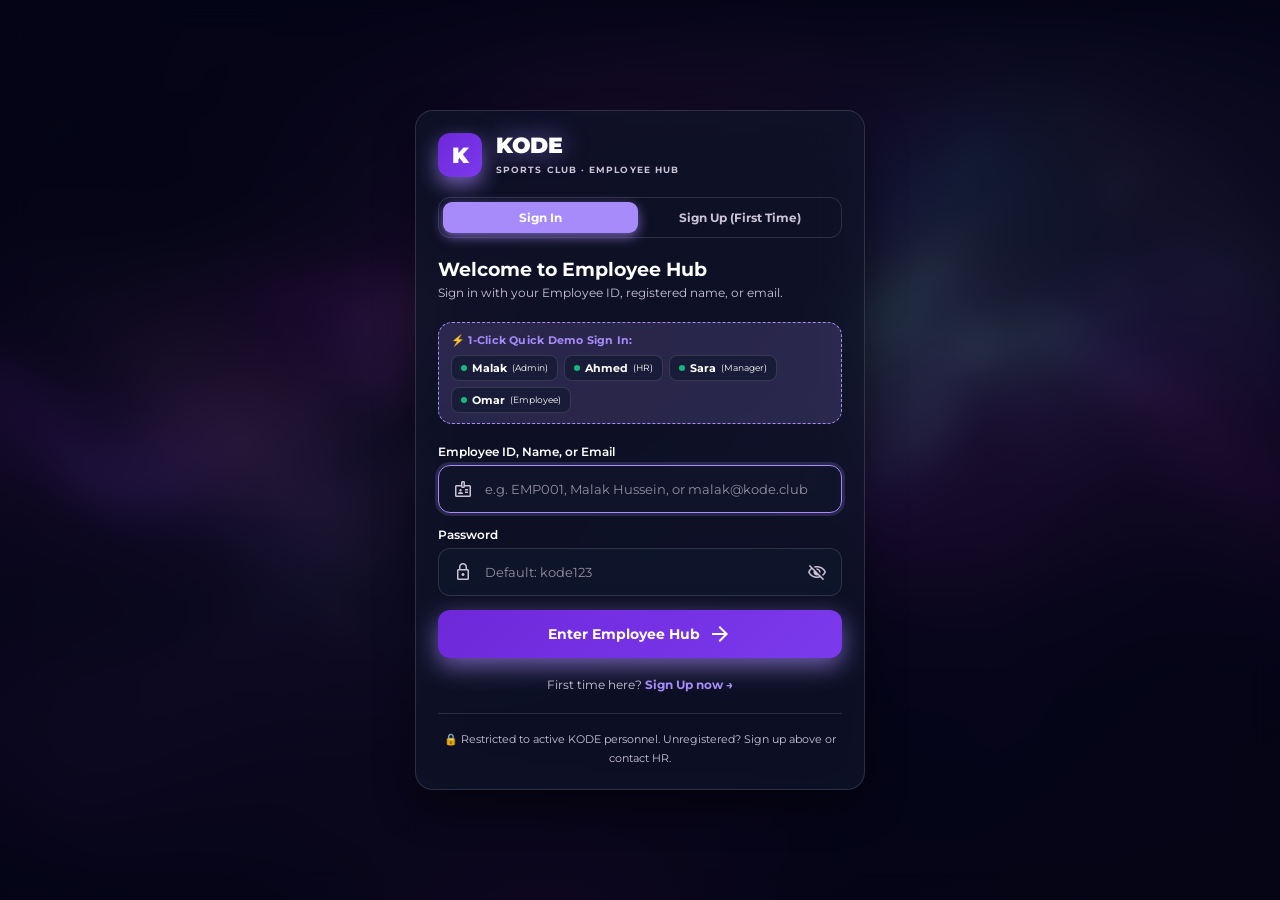
==== index.html @ f06f4691 "Initial commit" ====
<!doctype html>
<html lang="en" dir="ltr">
<head>
<meta charset="utf-8">
<meta name="viewport" content="width=device-width,initial-scale=1">
<title>KODE Sports Club — Employee Hub</title>
<link rel="preconnect" href="https://fonts.googleapis.com">
<link rel="preconnect" href="https://fonts.gstatic.com" crossorigin>
<link href="https://fonts.googleapis.com/css2?family=Inter:wght@400;500;600;700;800&family=Cairo:wght@400;500;600;700;800&family=Montserrat:wght@400;600;700;900&display=swap" rel="stylesheet">
<link href="https://fonts.googleapis.com/css2?family=Material+Symbols+Outlined:opsz,wght,FILL,GRAD@24,400,0,0" rel="stylesheet">
<link rel="stylesheet" href="css/styles.css?v=25">
</head>
<body class="dark auth-logged-out">
<div class="app-bg" id="appBg"></div>

<div class="login-screen" id="loginScreen" style="display:none;">
  <div class="login-card glass-panel">
    <div class="login-brand">
      <div class="logo"><span>K</span></div>
      <div>
        <h2 class="glow-text">KODE</h2>
        <small>SPORTS CLUB · EMPLOYEE HUB</small>
      </div>
    </div>

    <!-- Segmented Auth Tab Switcher -->
    <div class="auth-tabs">
      <button type="button" class="auth-tab-btn active" id="tabBtnLogin" onclick="switchAuthTab('login')">Sign In</button>
      <button type="button" class="auth-tab-btn" id="tabBtnSignup" onclick="switchAuthTab('signup')">Sign Up (First Time)</button>
    </div>
    
    <div class="login-header">
      <h3 id="authHeaderTitle">Welcome to Employee Hub</h3>
      <p id="authHeaderSub">Sign in with your Employee ID, registered name, or email.</p>
    </div>

    <!-- Quick 1-Click Demo Accounts -->
    <div class="quick-demo-wrapper" id="quickDemoWrapper">
      <div class="quick-demo-label" id="quickDemoLabel">⚡ 1-Click Quick Demo Sign In:</div>
      <div class="quick-demo-chips">
        <button type="button" class="quick-demo-chip" onclick="quickLogin(1)" title="Sign in as Malak (Admin)">
          <span class="chip-dot"></span><b>Malak</b> <small>(Admin)</small>
        </button>
        <button type="button" class="quick-demo-chip" onclick="quickLogin(2)" title="Sign in as Ahmed (HR)">
          <span class="chip-dot"></span><b>Ahmed</b> <small>(HR)</small>
        </button>
        <button type="button" class="quick-demo-chip" onclick="quickLogin(3)" title="Sign in as Sara (Manager)">
          <span class="chip-dot"></span><b>Sara</b> <small>(Manager)</small>
        </button>
        <button type="button" class="quick-demo-chip" onclick="quickLogin(4)" title="Sign in as Omar (Employee)">
          <span class="chip-dot"></span><b>Omar</b> <small>(Employee)</small>
        </button>
      </div>
    </div>

    <!-- 1. SIGN IN FORM -->
    <form class="login-form" id="loginForm" onsubmit="event.preventDefault(); handleLoginSubmit();">
      <div class="login-field">
        <label for="loginInput" id="loginIdLabel">Employee ID, Name, or Email</label>
        <div class="login-input-wrap">
          <span class="material-symbols-outlined">badge</span>
          <input id="loginInput" type="text" placeholder="e.g. EMP001, Malak Hussein, or malak@kode.club" autocomplete="username">
        </div>
      </div>

      <div class="login-field">
        <label for="loginPassword" id="loginPassLabel">Password</label>
        <div class="login-input-wrap">
          <span class="material-symbols-outlined">lock</span>
          <input id="loginPassword" type="password" placeholder="Default: kode123" autocomplete="current-password">
          <button type="button" class="pass-toggle-btn" onclick="togglePasswordVisibility('loginPassword','passToggleIcon')" title="Show/Hide Password">
            <span class="material-symbols-outlined" id="passToggleIcon">visibility_off</span>
          </button>
        </div>
      </div>

      <div class="login-error" id="loginError" style="display:none;"></div>

      <button type="submit" class="btn login-btn" id="loginBtn">
        <span>Enter Employee Hub</span>
        <span class="material-symbols-outlined">arrow_forward</span>
      </button>

      <div class="auth-switch-prompt" style="text-align:center;margin-top:2px;">
        <span style="font-size:12px;color:var(--text-muted);">First time here? </span>
        <a href="javascript:void(0)" onclick="switchAuthTab('signup')" style="font-size:12px;font-weight:700;color:var(--theme-accent);text-decoration:none;">Sign Up now →</a>
      </div>
    </form>

    <!-- 2. SIGN UP FORM (FIRST TIME REGISTRATION) -->
    <form class="login-form" id="signupForm" style="display:none;" onsubmit="event.preventDefault(); handleSignupSubmit();">
      <div class="login-field">
        <label for="signupName" id="signupNameLabel">Full Name</label>
        <div class="login-input-wrap">
          <span class="material-symbols-outlined">person</span>
          <input id="signupName" type="text" placeholder="e.g. Mohamed Ali" autocomplete="name" required>
        </div>
      </div>

      <div class="login-field">
        <label for="signupEmail" id="signupEmailLabel">Work Email</label>
        <div class="login-input-wrap">
          <span class="material-symbols-outlined">mail</span>
          <input id="signupEmail" type="email" placeholder="e.g. mohamed@kode.club" autocomplete="email" required>
        </div>
      </div>

      <div class="login-field-row" style="display:flex;gap:10px;">
        <div class="login-field" style="flex:1;">
          <label for="signupDept" id="signupDeptLabel">Department</label>
          <div class="login-input-wrap">
            <select id="signupDept" style="width:100%;border:none;background:transparent;color:var(--text-heading);outline:none;font-family:inherit;font-size:13px;">
              <option value="Marketing">Marketing</option>
              <option value="HR">HR</option>
              <option value="Tech">Tech</option>
              <option value="Safety">Safety</option>
              <option value="Food Safety">Food Safety</option>
              <option value="PR">PR</option>
              <option value="Community">Community</option>
              <option value="Swimming">Swimming</option>
              <option value="Fitness">Fitness</option>
            </select>
          </div>
        </div>

        <div class="login-field" style="flex:1;">
          <label for="signupRole" id="signupRoleLabel">Role</label>
          <div class="login-input-wrap">
            <select id="signupRole" style="width:100%;border:none;background:transparent;color:var(--text-heading);outline:none;font-family:inherit;font-size:13px;">
              <option value="Employee">Employee</option>
              <option value="Manager">Manager</option>
              <option value="Head Coach">Head Coach</option>
              <option value="Fitness Trainer">Fitness Trainer</option>
              <option value="Supervisor">Supervisor</option>
            </select>
          </div>
        </div>
      </div>

      <div class="login-field">
        <label for="signupPassword" id="signupPassLabel">Password</label>
        <div class="login-input-wrap">
          <span class="material-symbols-outlined">lock</span>
          <input id="signupPassword" type="password" placeholder="Default: kode123 (or choose your own)" autocomplete="new-password">
          <button type="button" class="pass-toggle-btn" onclick="togglePasswordVisibility('signupPassword','signupPassToggleIcon')" title="Show/Hide Password">
            <span class="material-symbols-outlined" id="signupPassToggleIcon">visibility_off</span>
          </button>
        </div>
      </div>

      <div class="login-error" id="signupError" style="display:none;"></div>

      <button type="submit" class="btn login-btn" id="signupBtn">
        <span>Create Account & Enter Hub</span>
        <span class="material-symbols-outlined">arrow_forward</span>
      </button>

      <div class="auth-switch-prompt" style="text-align:center;margin-top:2px;">
        <span style="font-size:12px;color:var(--text-muted);">Already have an account? </span>
        <a href="javascript:void(0)" onclick="switchAuthTab('login')" style="font-size:12px;font-weight:700;color:var(--theme-accent);text-decoration:none;">Sign In here →</a>
      </div>
    </form>

    <div class="login-footer">
      <small>🔒 Restricted to active KODE personnel. Unregistered? Sign up above or contact HR.</small>
    </div>
  </div>
</div>

<div class="app" id="mainApp" style="display:none;">
  <aside class="sidebar" id="sidebarNav">
    <div class="brand">
      <div class="brand-logo-icon">
        <span class="k-logo-symbol">K</span>
      </div>
      <div class="brand-title">
        <span class="brand-main">KODE</span>
        <span class="brand-sub">SPORTS CLUB</span>
      </div>
    </div>
    <nav>
      <button class="nav active" data-page="home"><span class="material-symbols-outlined">dashboard</span><span class="nav-label-text">Dashboard</span></button>
      <button class="nav" data-page="news"><span class="material-symbols-outlined">newspaper</span><span class="nav-label-text">News</span></button>
      <button class="nav" data-page="department"><span class="material-symbols-outlined">corporate_fare</span><span class="nav-label-text">My Department</span><em class="nav-badge">3</em></button>
      <button class="nav" data-page="events"><span class="material-symbols-outlined">calendar_month</span><span class="nav-label-text">Events</span></button>
      <button class="nav" data-page="resources"><span class="material-symbols-outlined">folder_open</span><span class="nav-label-text">Resources & Guidelines</span></button>
      <button class="nav" data-page="contacts"><span class="material-symbols-outlined">contacts</span><span class="nav-label-text">Contacts</span></button>
      <button class="nav" data-page="faqs"><span class="material-symbols-outlined">quiz</span><span class="nav-label-text">FAQs</span></button>
      <button class="nav" data-page="admin" id="navAdmin"><span class="material-symbols-outlined">admin_panel_settings</span><span class="nav-label-text">Admin Panel</span></button>
      <button class="nav" data-page="recognition"><span class="material-symbols-outlined">emoji_events</span><span class="nav-label-text">Recognition</span></button>
      <button class="nav" data-page="feedback"><span class="material-symbols-outlined">rate_review</span><span class="nav-label-text">Feedback</span></button>
    </nav>
    <div class="side-footer">
      <div class="sidebar-user-bottom" onclick="go('settings')" style="cursor:pointer;" title="Click to open Settings & Profile">
        <div class="avatar" id="sidebarAvatar">MH</div>
        <div class="user-info">
          <p id="sidebarName">Malak Hussein</p>
          <small id="sidebarJobTitle">Employee</small>
        </div>
      </div>
      <button class="nav" data-page="settings" id="settings"><span class="material-symbols-outlined">settings</span><span class="nav-label-text">Settings</span></button>
      <button class="nav" id="logout"><span class="material-symbols-outlined">logout</span><span class="nav-label-text">Log out</span></button>
    </div>
  </aside>

  <main class="main" id="mainContainer">
    <header class="topbar blended-topbar">
      <button class="mobile-menu" id="mobileMenu" style="display:none;"><span class="material-symbols-outlined">menu</span></button>
      
      <!-- Native iOS-style Collapsible Search Bar (Hidden when scrolling down, reveals when at top or pulling down) -->
      <div class="ios-search-wrapper" id="iosSearchWrapper">
        <div class="ios-search-bar" id="iosSearchBar">
          <span class="material-symbols-outlined ios-search-icon">search</span>
          <input type="text" id="search" placeholder="What are you looking for? (Ctrl K)" autocomplete="off">
          <button type="button" class="ios-search-clear" id="searchClearBtn" style="display:none;" onclick="document.getElementById('search').value='';this.style.display='none';document.getElementById('search').focus();">×</button>
          <kbd class="ios-search-kbd">Ctrl K</kbd>
        </div>
      </div>

      <div class="top-right">
        <!-- Quick Search Toggle Icon Button -->
        <button class="top-btn" id="iosSearchRevealBtn" title="Search KODE (Ctrl+K)" onclick="toggleIosSearch()">
          <span class="material-symbols-outlined">search</span>
        </button>

        <!-- Notifications Bell -->
        <button class="top-btn bell" id="notifications" title="Notifications">
          <span class="material-symbols-outlined">notifications</span>
          <b id="notifBadgeCount">3</b>
        </button>
        
        <!-- User Profile -->
        <div class="top-user" id="topUserBtn" onclick="go('settings')" title="View Settings & Profile" style="cursor:pointer;">
          <div class="avatar sm" id="userAvatar">MH</div>
          <span id="userName">Malak Hussein</span>
        </div>
      </div>
    </header>
    <div id="content"></div>
  </main>
</div>

<div class="drawer" id="drawer"><div class="drawer-panel"><div class="drawer-head"><b>Notifications</b><button id="closeDrawer">×</button></div><div id="notificationList"></div></div></div>
<div class="modal" id="modal"><div class="modal-box"><button class="close-modal" id="closeModal">×</button><div id="modalBody"></div></div></div>

<div class="toast" id="toast"></div>
<script src="js/apiService.js?v=26"></script>
<script src="js/app.js?v=26"></script>
</body>
</html>
---- css/styles.css ----
/* =========================================================
   KODE SPORTS CLUB — EMPLOYEE HUB
   Unified Glassmorphism Design System & 12-State Theme Engine
   ========================================================= */

/* =========================================================
   1. DESIGN TOKENS & CSS CUSTOM PROPERTIES (12 STATES)
   ========================================================= */
:root {
    /* Base Color Tokens */
    --theme-accent: #7c3aed;
    --theme-accent-light: rgba(124, 58, 237, 0.12);
    --theme-accent-glow: rgba(124, 58, 237, 0.35);
    --theme-banner-start: #7c3aed;
    --theme-banner-end: #a855f7;

    /* Light Mode Default Surface & Glass */
    --card-bg: rgba(255, 255, 255, 0.78);
    --card-border: rgba(255, 255, 255, 0.90);
    --card-shadow: 0 12px 36px rgba(100, 70, 150, 0.09);
    --text-heading: #0f172a;
    --text-body: #334155;
    --text-muted: #64748b;
    --topbar-bg: rgba(255, 255, 255, 0.72);
    --topbar-border: rgba(255, 255, 255, 0.85);
    --sidebar-bg: #100a1c;
    --sidebar-brand: #c4b5fd;
    --sidebar-text: #94a3b8;
    --sidebar-active-bg: rgba(167, 139, 250, 0.16);
    --sidebar-active-text: #ffffff;
    --app-bg-overlay: linear-gradient(rgba(245, 243, 255, 0.45), rgba(237, 233, 254, 0.55));
}

/* Base Dark Mode */
body.dark {
    --theme-accent: #a78bfa;
    --theme-accent-light: rgba(167, 139, 250, 0.18);
    --theme-accent-glow: rgba(167, 139, 250, 0.65);
    --theme-banner-start: #6d28d9;
    --theme-banner-end: #7c3aed;
    --card-bg: rgba(17, 24, 46, 0.65);
    --card-border: rgba(255, 255, 255, 0.13);
    --card-shadow: 0 16px 40px rgba(0, 0, 0, 0.45);
    --text-heading: #ffffff;
    --text-body: #e0e3e5;
    --text-muted: #ccc3d7;
    --topbar-bg: rgba(11, 17, 36, 0.35);
    --topbar-border: rgba(255, 255, 255, 0.12);
    --sidebar-bg: #0b0614;
    --sidebar-brand: #c4b5fd;
    --sidebar-text: #94a3b8;
    --sidebar-active-bg: rgba(167, 139, 250, 0.16);
    --sidebar-active-text: #ffffff;
    --app-bg-overlay: linear-gradient(rgba(11, 17, 36, 0.20), rgba(11, 17, 36, 0.30));
}

/* --- 1. OCEAN PALETTE --- */
body[data-theme="ocean"] {
    --theme-accent: #0284c7;
    --theme-accent-light: rgba(2, 132, 199, 0.12);
    --theme-accent-glow: rgba(2, 132, 199, 0.35);
    --theme-banner-start: #0284c7;
    --theme-banner-end: #0ea5e9;
    --sidebar-bg: #062133;
    --sidebar-brand: #38bdf8;
    --sidebar-active-bg: rgba(56, 189, 248, 0.14);
    --sidebar-active-text: #38bdf8;
    --app-bg-overlay: linear-gradient(rgba(240, 249, 255, 0.45), rgba(224, 242, 254, 0.55));
}
body.dark[data-theme="ocean"] {
    --theme-accent: #38bdf8;
    --theme-accent-light: rgba(56, 189, 248, 0.18);
    --theme-accent-glow: rgba(56, 189, 248, 0.65);
    --theme-banner-start: #0369a1;
    --theme-banner-end: #0284c7;
    --sidebar-bg: #041624;
    --sidebar-brand: #38bdf8;
    --sidebar-active-bg: rgba(56, 189, 248, 0.14);
    --sidebar-active-text: #38bdf8;
    --app-bg-overlay: linear-gradient(rgba(4, 22, 36, 0.35), rgba(6, 33, 51, 0.45));
}

/* --- 2. EMERALD PALETTE --- */
body[data-theme="emerald"] {
    --theme-accent: #059669;
    --theme-accent-light: rgba(5, 150, 105, 0.12);
    --theme-accent-glow: rgba(5, 150, 105, 0.35);
    --theme-banner-start: #059669;
    --theme-banner-end: #10b981;
    --sidebar-bg: #06261c;
    --sidebar-brand: #34d399;
    --sidebar-active-bg: rgba(52, 211, 153, 0.14);
    --sidebar-active-text: #34d399;
    --app-bg-overlay: linear-gradient(rgba(240, 253, 244, 0.45), rgba(209, 250, 229, 0.55));
}
body.dark[data-theme="emerald"] {
    --theme-accent: #34d399;
    --theme-accent-light: rgba(52, 211, 153, 0.18);
    --theme-accent-glow: rgba(52, 211, 153, 0.65);
    --theme-banner-start: #047857;
    --theme-banner-end: #059669;
    --sidebar-bg: #031711;
    --sidebar-brand: #34d399;
    --sidebar-active-bg: rgba(52, 211, 153, 0.14);
    --sidebar-active-text: #34d399;
    --app-bg-overlay: linear-gradient(rgba(3, 23, 17, 0.35), rgba(6, 38, 28, 0.45));
}

/* --- 3. SUNSET PALETTE --- */
body[data-theme="sunset"] {
    --theme-accent: #ea580c;
    --theme-accent-light: rgba(234, 88, 12, 0.12);
    --theme-accent-glow: rgba(234, 88, 12, 0.35);
    --theme-banner-start: #ea580c;
    --theme-banner-end: #f97316;
    --sidebar-bg: #28140e;
    --sidebar-brand: #fb923c;
    --sidebar-active-bg: rgba(251, 146, 60, 0.14);
    --sidebar-active-text: #fb923c;
    --app-bg-overlay: linear-gradient(rgba(255, 247, 237, 0.45), rgba(254, 215, 170, 0.55));
}
body.dark[data-theme="sunset"] {
    --theme-accent: #fb923c;
    --theme-accent-light: rgba(251, 146, 60, 0.18);
    --theme-accent-glow: rgba(251, 146, 60, 0.65);
    --theme-banner-start: #c2410c;
    --theme-banner-end: #ea580c;
    --sidebar-bg: #1a0c08;
    --sidebar-brand: #fb923c;
    --sidebar-active-bg: rgba(251, 146, 60, 0.14);
    --sidebar-active-text: #fb923c;
    --app-bg-overlay: linear-gradient(rgba(26, 12, 8, 0.35), rgba(40, 20, 14, 0.45));
}

/* --- 4. ROSE PALETTE --- */
body[data-theme="rose"] {
    --theme-accent: #db2777;
    --theme-accent-light: rgba(219, 39, 119, 0.12);
    --theme-accent-glow: rgba(219, 39, 119, 0.35);
    --theme-banner-start: #db2777;
    --theme-banner-end: #ec4899;
    --sidebar-bg: #260d1f;
    --sidebar-brand: #f472b6;
    --sidebar-active-bg: rgba(244, 114, 182, 0.14);
    --sidebar-active-text: #f472b6;
    --app-bg-overlay: linear-gradient(rgba(253, 242, 248, 0.45), rgba(252, 231, 243, 0.55));
}
body.dark[data-theme="rose"] {
    --theme-accent: #f472b6;
    --theme-accent-light: rgba(244, 114, 182, 0.18);
    --theme-accent-glow: rgba(244, 114, 182, 0.65);
    --theme-banner-start: #be185d;
    --theme-banner-end: #db2777;
    --sidebar-bg: #170712;
    --sidebar-brand: #f472b6;
    --sidebar-active-bg: rgba(244, 114, 182, 0.14);
    --sidebar-active-text: #f472b6;
    --app-bg-overlay: linear-gradient(rgba(23, 7, 18, 0.35), rgba(38, 13, 31, 0.45));
}

/* --- 5. INDIGO PALETTE --- */
body[data-theme="indigo"] {
    --theme-accent: #4f46e5;
    --theme-accent-light: rgba(79, 70, 229, 0.12);
    --theme-accent-glow: rgba(79, 70, 229, 0.35);
    --theme-banner-start: #4f46e5;
    --theme-banner-end: #6366f1;
    --sidebar-bg: #0e1533;
    --sidebar-brand: #818cf8;
    --sidebar-active-bg: rgba(129, 140, 248, 0.14);
    --sidebar-active-text: #818cf8;
    --app-bg-overlay: linear-gradient(rgba(238, 242, 255, 0.45), rgba(224, 231, 255, 0.55));
}
body.dark[data-theme="indigo"] {
    --theme-accent: #818cf8;
    --theme-accent-light: rgba(129, 140, 248, 0.18);
    --theme-accent-glow: rgba(129, 140, 248, 0.65);
    --theme-banner-start: #4338ca;
    --theme-banner-end: #4f46e5;
    --sidebar-bg: #090e21;
    --sidebar-brand: #818cf8;
    --sidebar-active-bg: rgba(129, 140, 248, 0.14);
    --sidebar-active-text: #818cf8;
    --app-bg-overlay: linear-gradient(rgba(9, 14, 33, 0.35), rgba(14, 21, 51, 0.45));
}

/* =========================================================
   2. BASE RESET & UNIVERSAL 3D SPACE NEBULA BACKGROUND
   ========================================================= */
* {
    box-sizing: border-box;
}

html, body {
    margin: 0;
    padding: 0;
    min-height: 100vh;
    overflow-x: hidden;
    overflow-y: auto;
    font-family: 'Montserrat', 'Inter', Arial, sans-serif;
    color: var(--text-body);
    transition: background 0.25s ease, color 0.25s ease;
}

button, input, textarea, select {
    font: inherit;
}
button {
    cursor: pointer;
}

.app-bg {
    position: fixed;
    inset: 0;
    z-index: -2;
    background-image: var(--app-bg-overlay), url('../assets/bg-nebula.png');
    background-size: cover;
    background-position: center center;
    background-repeat: no-repeat;
    background-attachment: fixed;
    transition: background 0.3s ease;
}

/* Background Mode Variant Rules */
body[data-bg-mode="galaxy"] .app-bg {
    background-image: var(--app-bg-overlay), url('../assets/bg-nebula.png') !important;
    background-size: cover !important;
    background-position: center center !important;
    background-repeat: no-repeat !important;
    display: block !important;
}

body[data-bg-mode="crystal"] .app-bg {
    background-image: var(--app-bg-overlay), url('../assets/bg-stitch-crystal.jpg') !important;
    background-size: cover !important;
    background-position: center center !important;
    background-repeat: no-repeat !important;
    display: block !important;
}

/* =========================================================
   CLEAN / MINIMALIST THEME BACKGROUNDS (THEME MATCHED)
   ========================================================= */

/* 1. Default (KODE Purple) */
body[data-bg-mode="clean"] .app-bg,
body:not([data-theme])[data-bg-mode="clean"] .app-bg,
body[data-theme="default"][data-bg-mode="clean"] .app-bg {
    background-image: none !important;
    background: linear-gradient(135deg, #f5f3ff 0%, #ede9fe 40%, #e0e7ff 100%) !important;
    display: block !important;
}
body.dark[data-bg-mode="clean"] .app-bg,
body.dark:not([data-theme])[data-bg-mode="clean"] .app-bg,
body.dark[data-theme="default"][data-bg-mode="clean"] .app-bg {
    background-image: none !important;
    background: radial-gradient(ellipse at 75% 25%, #2e1065 0%, #170936 50%, #090314 100%) !important;
    display: block !important;
}

/* 2. Ocean Blue */
body[data-theme="ocean"][data-bg-mode="clean"] .app-bg {
    background-image: none !important;
    background: linear-gradient(135deg, #f0f9ff 0%, #e0f2fe 45%, #bae6fd 100%) !important;
    display: block !important;
}
body.dark[data-theme="ocean"][data-bg-mode="clean"] .app-bg {
    background-image: none !important;
    background: radial-gradient(ellipse at 75% 25%, #0369a1 0%, #082f49 50%, #02111c 100%) !important;
    display: block !important;
}

/* 3. Emerald Green */
body[data-theme="emerald"][data-bg-mode="clean"] .app-bg {
    background-image: none !important;
    background: linear-gradient(135deg, #f0fdf4 0%, #dcfce7 45%, #bbf7d0 100%) !important;
    display: block !important;
}
body.dark[data-theme="emerald"][data-bg-mode="clean"] .app-bg {
    background-image: none !important;
    background: radial-gradient(ellipse at 75% 25%, #047857 0%, #064e3b 50%, #021712 100%) !important;
    display: block !important;
}

/* 4. Sunset Orange */
body[data-theme="sunset"][data-bg-mode="clean"] .app-bg {
    background-image: none !important;
    background: linear-gradient(135deg, #fff7ed 0%, #ffedd5 45%, #fed7aa 100%) !important;
    display: block !important;
}
body.dark[data-theme="sunset"][data-bg-mode="clean"] .app-bg {
    background-image: none !important;
    background: radial-gradient(ellipse at 75% 25%, #c2410c 0%, #431407 50%, #1a0802 100%) !important;
    display: block !important;
}

/* 5. Rose Pink */
body[data-theme="rose"][data-bg-mode="clean"] .app-bg {
    background-image: none !important;
    background: linear-gradient(135deg, #fff1f2 0%, #ffe4e6 45%, #fecdd3 100%) !important;
    display: block !important;
}
body.dark[data-theme="rose"][data-bg-mode="clean"] .app-bg {
    background-image: none !important;
    background: radial-gradient(ellipse at 75% 25%, #be185d 0%, #500724 50%, #1d020c 100%) !important;
    display: block !important;
}

/* 6. Indigo Neon */
body[data-theme="indigo"][data-bg-mode="clean"] .app-bg {
    background-image: none !important;
    background: linear-gradient(135deg, #eef2ff 0%, #e0e7ff 45%, #c7d2fe 100%) !important;
    display: block !important;
}
body.dark[data-theme="indigo"][data-bg-mode="clean"] .app-bg {
    background-image: none !important;
    background: radial-gradient(ellipse at 75% 25%, #4338ca 0%, #1e1b4b 50%, #090826 100%) !important;
    display: block !important;
}

/* =========================================================
   3. AUTHENTICATION & LOGIN STATE GOVERNANCE
   ========================================================= */
body.auth-logged-out #mainApp {
    display: none !important;
}

body.auth-logged-out #loginScreen {
    display: flex !important;
}

body.auth-logged-in #loginScreen {
    display: none !important;
}

body.auth-logged-in #mainApp {
    display: flex !important;
}

/* Glassmorphism Login Screen */
.login-screen {
    position: fixed;
    inset: 0;
    z-index: 100;
    display: flex;
    align-items: center;
    justify-content: center;
    padding: 24px;
    box-sizing: border-box;
    background: rgba(5, 2, 14, 0.65);
    backdrop-filter: blur(16px);
}

.login-card {
    width: 100%;
    max-width: 450px;
    padding: 36px 32px;
    border-radius: 24px;
    display: flex;
    flex-direction: column;
    gap: 20px;
    background: var(--card-bg) !important;
    backdrop-filter: blur(32px) !important;
    -webkit-backdrop-filter: blur(32px) !important;
    border: 1px solid var(--card-border) !important;
    box-shadow: var(--card-shadow) !important;
    animation: loginFadeIn 0.3s ease-out;
}

@keyframes loginFadeIn {
    from { opacity: 0; transform: scale(0.96) translateY(10px); }
    to { opacity: 1; transform: scale(1) translateY(0); }
}

.login-brand {
    display: flex;
    align-items: center;
    gap: 14px;
}
.login-brand .logo {
    width: 44px;
    height: 44px;
    border-radius: 12px;
    background: linear-gradient(135deg, var(--theme-banner-start), var(--theme-banner-end));
    display: grid;
    place-items: center;
    color: #ffffff;
    font-size: 22px;
    font-weight: 900;
    box-shadow: 0 8px 20px var(--theme-accent-glow);
}
.login-brand h2 {
    font-size: 22px;
    font-weight: 900;
    margin: 0;
    line-height: 1.1;
    color: var(--text-heading) !important;
    letter-spacing: -0.02em;
}
.login-brand small {
    font-size: 9px;
    font-weight: 700;
    letter-spacing: 0.12em;
    color: var(--text-muted) !important;
}

/* Segmented Auth Tabs */
.auth-tabs {
    display: flex;
    background: var(--card-hover-bg);
    border: 1px solid var(--card-border);
    border-radius: 12px;
    padding: 4px;
    gap: 4px;
}
.auth-tab-btn {
    flex: 1;
    border: none;
    background: transparent;
    color: var(--text-muted);
    font-size: 12px;
    font-weight: 700;
    padding: 8px 10px;
    border-radius: 9px;
    cursor: pointer;
    transition: all 0.2s ease;
}
.auth-tab-btn.active {
    background: var(--theme-accent);
    color: #ffffff;
    box-shadow: 0 4px 12px var(--theme-accent-glow);
}
.auth-tab-btn:hover:not(.active) {
    color: var(--text-heading);
    background: rgba(255, 255, 255, 0.05);
}

/* Quick 1-Click Demo Accounts Wrapper */
.quick-demo-wrapper {
    display: flex;
    flex-direction: column;
    gap: 8px;
    background: var(--theme-accent-light);
    border: 1px dashed var(--theme-accent);
    border-radius: 14px;
    padding: 10px 12px;
}
.quick-demo-label {
    font-size: 11px;
    font-weight: 700;
    color: var(--theme-accent);
    letter-spacing: 0.02em;
}
.quick-demo-chips {
    display: flex;
    flex-wrap: wrap;
    gap: 6px;
}
.quick-demo-chip {
    border: 1px solid var(--card-border);
    background: var(--card-bg);
    color: var(--text-heading);
    border-radius: 8px;
    padding: 5px 9px;
    font-size: 11px;
    display: flex;
    align-items: center;
    gap: 5px;
    cursor: pointer;
    transition: all 0.15s ease;
}
.quick-demo-chip:hover {
    border-color: var(--theme-accent);
    background: var(--theme-accent);
    color: #ffffff;
    transform: translateY(-1px);
}
.quick-demo-chip .chip-dot {
    width: 6px;
    height: 6px;
    border-radius: 50%;
    background: #10b981;
}

.login-header h3 {
    font-size: 19px;
    font-weight: 700;
    margin: 0 0 4px;
    color: var(--text-heading) !important;
}
.login-header p {
    font-size: 12px;
    color: var(--text-muted) !important;
    margin: 0;
    line-height: 1.4;
}

.login-form {
    display: flex;
    flex-direction: column;
    gap: 14px;
}
.login-field {
    display: flex;
    flex-direction: column;
    gap: 6px;
}
.login-field label {
    font-size: 12px;
    font-weight: 600;
    color: var(--text-heading) !important;
}
.login-input-wrap {
    display: flex;
    align-items: center;
    gap: 10px;
    background: var(--card-bg) !important;
    border: 1px solid var(--card-border) !important;
    border-radius: 12px;
    padding: 0 14px;
    height: 48px;
    transition: all 0.2s ease;
}
.login-input-wrap:focus-within {
    border-color: var(--theme-accent) !important;
    box-shadow: 0 0 0 3px var(--theme-accent-light) !important;
}
.login-input-wrap .material-symbols-outlined {
    font-size: 20px;
    color: var(--text-muted) !important;
}
.login-input-wrap input,
.login-input-wrap select {
    border: none !important;
    background: transparent !important;
    outline: none !important;
    width: 100% !important;
    font-size: 13px !important;
    color: var(--text-heading) !important;
    font-family: inherit !important;
}
.login-input-wrap select option {
    background: #0f172a !important;
    color: #f8fafc !important;
}
body:not(.dark) .login-input-wrap select option {
    background: #ffffff !important;
    color: #0f172a !important;
}
.login-input-wrap input::placeholder {
    color: var(--text-muted) !important;
    opacity: 0.7;
}
.pass-toggle-btn {
    background: transparent !important;
    border: none !important;
    color: var(--text-muted) !important;
    display: flex !important;
    align-items: center !important;
    padding: 0 !important;
    cursor: pointer !important;
    transition: color 0.15s ease !important;
}
.pass-toggle-btn:hover {
    color: var(--text-heading) !important;
}
.login-error {
    background: rgba(239, 68, 68, 0.15) !important;
    border: 1px solid rgba(239, 68, 68, 0.4) !important;
    color: #ef4444 !important;
    padding: 10px 14px;
    border-radius: 10px;
    font-size: 12px;
    font-weight: 600;
}
.login-btn {
    height: 48px !important;
    border-radius: 12px !important;
    background: linear-gradient(135deg, var(--theme-banner-start), var(--theme-banner-end)) !important;
    color: #ffffff !important;
    font-size: 14px !important;
    font-weight: 700 !important;
    display: flex !important;
    align-items: center !important;
    justify-content: center !important;
    gap: 8px !important;
    cursor: pointer !important;
    border: none !important;
    box-shadow: 0 8px 24px var(--theme-accent-glow) !important;
    transition: all 0.2s ease !important;
}
.login-btn:hover {
    filter: brightness(1.1) !important;
    transform: translateY(-1px) !important;
}
.login-btn:disabled {
    opacity: 0.6 !important;
    cursor: not-allowed !important;
}
.login-footer {
    text-align: center;
    border-top: 1px solid var(--card-border);
    padding-top: 14px;
}
.login-footer small {
    font-size: 11px;
    color: var(--text-muted) !important;
    line-height: 1.5;
}

/* =========================================================
   4. MAIN APPLICATION SHELL (SIDEBAR & TOPBAR)
   ========================================================= */
.app {
    min-height: 100vh;
    display: flex;
}

/* Sidebar - Clean, Invisible Scrollbar, Matching Reference Mockup */
.sidebar {
    position: fixed;
    left: 0;
    top: 0;
    bottom: 0;
    width: 280px;
    height: 100vh;
    z-index: 50;
    overflow-y: auto;
    background: var(--sidebar-bg);
    border-right: 1px solid rgba(255, 255, 255, 0.08);
    box-shadow: 4px 0 24px rgba(0, 0, 0, 0.5);
    padding: 0;
    display: flex;
    flex-direction: column;
    transition: background 0.3s ease;
    
    /* REQUIREMENT 4: Invisible Scrollbar on left sidebar */
    scrollbar-width: none !important;
    -ms-overflow-style: none !important;
}
.sidebar::-webkit-scrollbar {
    display: none !important;
    width: 0 !important;
    height: 0 !important;
}

.sidebar .brand {
    padding: 28px 24px 22px;
    display: flex;
    align-items: center;
    gap: 12px;
    border-bottom: none;
    margin-bottom: 0;
    background: none;
}
.brand-logo-icon {
    width: 38px;
    height: 38px;
    border-radius: 10px;
    background: linear-gradient(135deg, #ffffff, #c4b5fd);
    display: grid;
    place-items: center;
    color: #0b0614;
    font-size: 22px;
    font-weight: 900;
    box-shadow: 0 4px 14px rgba(255, 255, 255, 0.25);
    flex-shrink: 0;
}
.brand-title {
    display: flex;
    flex-direction: column;
    gap: 0;
}
.brand-main {
    font-size: 22px;
    font-weight: 900;
    color: #ffffff;
    letter-spacing: -0.01em;
    line-height: 1;
    display: block;
}
.brand-sub {
    font-size: 9px;
    font-weight: 700;
    letter-spacing: 0.14em;
    color: var(--sidebar-brand);
    text-transform: uppercase;
    display: block;
    margin-top: 3px;
}

.sidebar nav {
    flex: 1;
    display: flex;
    flex-direction: column;
    gap: 6px;
    padding: 12px 14px;
}

/* Nav Item Styling & Active Glow Indicator Matching Photo Reference */
.nav {
    position: relative;
    display: flex;
    align-items: center;
    gap: 14px;
    padding: 12px 16px;
    width: 100%;
    background: transparent;
    border: none;
    border-radius: 14px;
    color: var(--sidebar-text);
    font-size: 14px;
    font-weight: 600;
    text-align: left;
    cursor: pointer;
    transition: all 0.2s ease;
    box-shadow: none;
}
.nav:hover:not(.active) {
    color: #ffffff;
    background: rgba(255, 255, 255, 0.06);
}
.nav.active {
    background: rgba(168, 85, 247, 0.24) !important;
    color: #ffffff !important;
    box-shadow: 0 4px 20px rgba(168, 85, 247, 0.25);
}

/* Glowing Neon Vertical Edge Indicator on Active Nav Item (as in photo) */
.nav.active::after {
    content: '';
    position: absolute;
    right: 0;
    top: 20%;
    bottom: 20%;
    width: 4px;
    border-radius: 4px 0 0 4px;
    background: #c084fc;
    box-shadow: 0 0 12px #a855f7, 0 0 4px #c084fc;
}
body.rtl .nav.active::after {
    right: auto;
    left: 0;
    border-radius: 0 4px 4px 0;
}

.nav .material-symbols-outlined {
    font-size: 22px;
    width: 24px;
    display: grid;
    place-items: center;
    flex-shrink: 0;
}
.nav.active .material-symbols-outlined {
    color: #ffffff;
    text-shadow: 0 0 10px rgba(192, 132, 252, 0.8);
}
.nav-label-text {
    flex: 1;
    font-size: 14px;
    font-weight: 600;
}
.nav-badge {
    background: var(--theme-accent);
    color: #ffffff;
    font-size: 10px;
    font-weight: 700;
    padding: 2px 7px;
    border-radius: 99px;
    box-shadow: 0 2px 8px var(--theme-accent-glow);
}

.side-footer {
    padding: 16px 14px 24px;
    display: flex;
    flex-direction: column;
    gap: 4px;
    border-top: 1px solid rgba(255, 255, 255, 0.08);
}
.sidebar-user-bottom {
    display: flex;
    align-items: center;
    gap: 12px;
    padding: 8px 12px 12px;
    margin-bottom: 4px;
    border-radius: 12px;
    transition: background 0.2s ease;
}
.sidebar-user-bottom:hover {
    background: rgba(255, 255, 255, 0.06);
}
.sidebar-user-bottom .avatar {
    width: 38px;
    height: 38px;
    border-radius: 50%;
    background: linear-gradient(135deg, var(--theme-banner-start), var(--theme-banner-end));
    display: grid;
    place-items: center;
    color: #ffffff;
    font-size: 12px;
    font-weight: 800;
    box-shadow: 0 4px 12px var(--theme-accent-glow);
}
.sidebar-user-bottom .user-info p {
    margin: 0;
    font-size: 13px;
    font-weight: 700;
    color: #ffffff;
}
.sidebar-user-bottom .user-info small {
    font-size: 11px;
    color: var(--sidebar-text);
}

/* Main Content & Topbar */
.main {
    margin-left: 280px;
    width: calc(100% - 280px);
    min-height: 100vh;
    padding-top: 80px;
    transition: margin 0.3s ease, width 0.3s ease;
}
body.rtl .main {
    margin-left: 0;
    margin-right: 280px;
}
body.rtl .sidebar {
    left: auto;
    right: 0;
    border-right: none;
    border-left: 1px solid rgba(255, 255, 255, 0.08);
}

/* Topbar - Seamlessly Blended with background without enclosing bar (Requirement 3) */
.topbar, .topbar.blended-topbar {
    position: fixed;
    top: 0;
    left: 280px;
    width: calc(100% - 280px);
    height: 68px;
    background: transparent !important;
    backdrop-filter: none !important;
    -webkit-backdrop-filter: none !important;
    border-bottom: none !important;
    box-shadow: none !important;
    display: flex;
    align-items: center;
    justify-content: space-between;
    padding: 0 36px;
    z-index: 40;
    transition: all 0.25s ease;
}
body.rtl .topbar, body.rtl .topbar.blended-topbar {
    left: 0;
    right: 280px;
    width: calc(100% - 280px);
}

/* =========================================================
   iOS-STYLE COLLAPSIBLE SEARCH BAR (PULL-DOWN / SCROLL REVEAL)
   ========================================================= */
.ios-search-wrapper {
    overflow: hidden;
    max-height: 0;
    opacity: 0;
    transform: translateY(-20px) scale(0.96);
    pointer-events: none;
    transition: max-height 0.35s cubic-bezier(0.16, 1, 0.3, 1),
                opacity 0.28s ease,
                transform 0.35s cubic-bezier(0.16, 1, 0.3, 1),
                margin 0.3s ease;
    width: 100%;
    max-width: 480px;
}
.ios-search-wrapper.ios-search-visible {
    max-height: 60px;
    opacity: 1;
    transform: translateY(0) scale(1);
    pointer-events: auto;
    margin-right: 16px;
}
body.rtl .ios-search-wrapper.ios-search-visible {
    margin-right: 0;
    margin-left: 16px;
}
.ios-search-bar {
    display: flex;
    align-items: center;
    gap: 10px;
    background: var(--card-bg) !important;
    backdrop-filter: blur(28px) !important;
    -webkit-backdrop-filter: blur(28px) !important;
    border: 1px solid var(--card-border) !important;
    border-radius: 14px;
    padding: 0 16px;
    height: 42px;
    box-shadow: var(--card-shadow);
    transition: all 0.2s ease;
}
.ios-search-bar:focus-within {
    border-color: var(--theme-accent) !important;
    box-shadow: 0 0 0 3px var(--theme-accent-light), 0 8px 24px var(--theme-accent-glow) !important;
}
.ios-search-bar input {
    border: none !important;
    background: transparent !important;
    outline: none !important;
    width: 100% !important;
    font-size: 13px !important;
    color: var(--text-heading) !important;
    font-family: inherit !important;
}
.ios-search-bar input::placeholder {
    color: var(--text-muted) !important;
    opacity: 0.75;
}
.ios-search-icon {
    font-size: 18px !important;
    color: var(--theme-accent) !important;
}
.ios-search-clear {
    background: rgba(255, 255, 255, 0.15) !important;
    border: none !important;
    width: 20px;
    height: 20px;
    border-radius: 50%;
    display: grid;
    place-items: center;
    font-size: 13px;
    color: var(--text-heading) !important;
    cursor: pointer;
    padding: 0;
    flex-shrink: 0;
}
.ios-search-kbd {
    font-size: 10px;
    font-weight: 700;
    background: rgba(255, 255, 255, 0.08);
    border: 1px solid var(--card-border);
    border-radius: 6px;
    padding: 2px 6px;
    color: var(--text-muted);
    letter-spacing: 0.05em;
    flex-shrink: 0;
}

.top-right {
    display: flex;
    align-items: center;
    gap: 14px;
}
.top-btn {
    background: var(--card-bg);
    border: 1px solid var(--card-border);
    border-radius: 12px;
    color: var(--text-heading);
    height: 40px;
    padding: 0 12px;
    font-size: 12px;
    font-weight: 600;
    display: inline-flex;
    align-items: center;
    justify-content: center;
    gap: 6px;
    transition: all 0.2s ease;
}
.top-btn:hover {
    border-color: var(--theme-accent);
    color: var(--theme-accent);
    box-shadow: 0 0 14px var(--theme-accent-glow);
}
.top-btn.bell {
    position: relative;
    width: 40px;
    height: 40px;
    padding: 0;
    border-radius: 50%;
}
.top-btn.bell b {
    position: absolute;
    top: 2px;
    right: 2px;
    background: #ef4444;
    color: #ffffff;
    border-radius: 99px;
    font-size: 9px;
    padding: 2px 5px;
    font-weight: 800;
}
.top-user {
    display: flex;
    align-items: center;
    gap: 10px;
    border-left: 1px solid var(--topbar-border);
    padding-left: 14px;
    font-size: 13px;
    font-weight: 700;
    color: var(--text-heading);
    transition: opacity 0.2s ease;
}
body.rtl .top-user {
    border-left: none;
    border-right: 1px solid var(--topbar-border);
    padding-left: 0;
    padding-right: 14px;
}
.top-user:hover {
    opacity: 0.85;
}
.avatar.sm {
    width: 34px;
    height: 34px;
    border-radius: 50%;
    background: linear-gradient(135deg, var(--theme-banner-start), var(--theme-banner-end));
    display: grid;
    place-items: center;
    color: #ffffff;
    font-size: 12px;
    font-weight: 800;
    box-shadow: 0 4px 12px var(--theme-accent-glow);
}

/* =========================================================
   5. COMPONENTS, CARDS & GLASS PANELS
   ========================================================= */
#content {
    padding: 24px 36px 64px;
    max-width: 1400px;
    margin: 0 auto;
}

.glow-text {
    text-shadow: 0 0 24px var(--theme-accent-glow);
    color: var(--text-heading);
}

.glass-panel, .card {
    background: var(--card-bg) !important;
    backdrop-filter: blur(28px) !important;
    -webkit-backdrop-filter: blur(28px) !important;
    border: 1px solid var(--card-border) !important;
    border-radius: 18px !important;
    box-shadow: var(--card-shadow) !important;
    color: var(--text-body);
    padding: 22px;
    transition: transform 0.2s ease, box-shadow 0.2s ease;
}

.page-title {
    font-size: 26px;
    font-weight: 800;
    margin: 0 0 6px;
    color: var(--text-heading);
}
.sub {
    color: var(--text-muted);
    font-size: 12px;
    margin: 0 0 22px;
    line-height: 1.5;
}

.page-grid {
    display: grid;
    grid-template-columns: repeat(auto-fill, minmax(320px, 1fr));
    gap: 16px;
}
.large-card {
    padding: 20px;
}
.large-card h3 {
    font-size: 16px;
    font-weight: 700;
    color: var(--text-heading);
    margin: 10px 0 8px;
}
.large-card p {
    font-size: 13px;
    color: var(--text-body);
    line-height: 1.6;
    margin: 0;
}

.pill {
    display: inline-block;
    border-radius: 99px;
    padding: 4px 10px;
    font-size: 10px;
    font-weight: 700;
    background: var(--theme-accent-light);
    color: var(--theme-accent);
    border: 1px solid var(--theme-accent-glow);
}
.pill.primary {
    background: var(--theme-accent);
    color: #ffffff;
}

.btn {
    border: 0;
    background: linear-gradient(135deg, var(--theme-banner-start), var(--theme-banner-end));
    color: #ffffff;
    border-radius: 10px;
    padding: 9px 16px;
    font-size: 12px;
    font-weight: 700;
    display: inline-flex;
    align-items: center;
    gap: 6px;
    cursor: pointer;
    box-shadow: 0 6px 18px var(--theme-accent-glow);
    transition: all 0.2s ease;
}
.btn:hover {
    filter: brightness(1.1);
    transform: translateY(-1px);
}
.btn.light {
    background: var(--card-bg);
    color: var(--text-heading);
    border: 1px solid var(--card-border);
    box-shadow: none;
}
.btn.light:hover {
    border-color: var(--theme-accent);
    color: var(--theme-accent);
}

.two-col {
    display: grid;
    grid-template-columns: 1.1fr 0.9fr;
    gap: 20px;
}
.form {
    padding: 22px;
    display: grid;
    gap: 12px;
}
.form input, .form textarea, .form select {
    background: var(--card-bg);
    color: var(--text-heading);
    border: 1px solid var(--card-border);
    border-radius: 10px;
    padding: 12px 14px;
    outline: none;
    font-family: inherit;
    font-size: 13px;
}
.form input:focus, .form textarea:focus, .form select:focus {
    border-color: var(--theme-accent);
    box-shadow: 0 0 0 3px var(--theme-accent-light);
}

/* Event List & Calendar */
.event-list {
    padding: 12px 18px;
}
.event {
    display: flex;
    gap: 14px;
    padding: 14px 0;
    border-bottom: 1px solid var(--card-border);
    align-items: center;
}
.event:last-child {
    border-bottom: none;
}
.datebox {
    width: 48px;
    height: 50px;
    border-radius: 12px;
    background: var(--theme-accent-light);
    color: var(--theme-accent);
    display: grid;
    place-items: center;
    text-align: center;
    line-height: 1.1;
    font-weight: 800;
}
.two-col.events-layout {
    display: grid;
    grid-template-columns: 1fr 1.35fr;
    gap: 20px;
}
@media (max-width: 900px) {
    .two-col.events-layout {
        grid-template-columns: 1fr;
    }
}
.calendar {
    display: grid;
    grid-template-columns: repeat(7, 1fr);
    gap: 6px;
    padding: 0;
}
.calendar .day {
    min-height: 56px;
    border: 1px solid var(--card-border);
    border-radius: 10px;
    padding: 6px 8px;
    background: var(--card-bg);
    font-size: 11px;
    color: var(--text-heading);
    display: flex;
    flex-direction: column;
    justify-content: space-between;
    transition: all 0.2s ease;
}
.calendar .day:hover {
    border-color: var(--primary);
}
.calendar .day.header-day {
    min-height: auto;
    background: transparent;
    border: none;
    font-weight: 700;
    text-align: center;
    color: var(--text-muted);
    padding: 4px 0 8px;
    display: block;
}
.calendar .day small {
    font-size: 9px;
    color: var(--primary);
    font-weight: 700;
}

/* Contacts & Resources */
.contact-grid {
    display: grid;
    grid-template-columns: repeat(auto-fill, minmax(280px, 1fr));
    gap: 16px;
}
.card.contact {
    padding: 24px;
    display: flex;
    flex-direction: column;
    gap: 8px;
}
.card.contact .pill {
    align-self: flex-start;
}
.card.contact h3 {
    font-size: 16px;
    font-weight: 700;
    color: var(--text-heading);
    margin: 4px 0 0;
}
.card.contact p {
    font-size: 13px;
    color: var(--text-body);
    margin: 0;
}
.card.contact small {
    font-size: 11px;
    color: var(--text-muted);
}
.card.contact .btn {
    margin-top: auto;
    align-self: flex-start;
}
.doc {
    display: flex;
    align-items: flex-start;
    gap: 14px;
    margin-bottom: 12px;
    border: none !important;
}
.doc-icon {
    width: 44px;
    height: 46px;
    border-radius: 10px;
    background: var(--theme-accent-light);
    color: var(--theme-accent);
    display: grid;
    place-items: center;
    font-weight: 800;
    font-size: 11px;
    flex-shrink: 0;
    border: 1px solid var(--theme-accent-glow);
}
.doc-main {
    display: flex;
    flex-direction: column;
    gap: 4px;
}
.doc-main b {
    font-size: 15px;
    font-weight: 700;
    color: var(--text-heading);
    line-height: 1.3;
}
.doc-main span {
    font-size: 12px;
    color: var(--text-muted);
}

/* =========================================================
   6. HERO SWIPE FEED & MULTI-DIRECTIONAL GESTURES
   ========================================================= */
.feed-section {
    max-width: 62rem;
    margin: 0 auto 36px;
}
.feed-stage {
    position: relative;
    perspective: 1200px;
}
.feed-card {
    position: relative;
    min-height: 380px;
    padding: 24px;
    border-radius: 24px;
    touch-action: none;
    user-select: none;
    cursor: grab;
    transition: transform 0.22s cubic-bezier(0.34, 1.56, 0.64, 1), opacity 0.22s ease;
    outline: none;
    display: flex;
    flex-direction: column;
}
.feed-card.dragging {
    transition: none;
    cursor: grabbing;
}
.feed-card.leaving-left {
    transform: translateX(-140%) rotate(-18deg) !important;
    opacity: 0;
}
.feed-card.leaving-right {
    transform: translateX(140%) rotate(18deg) !important;
    opacity: 0;
}
.feed-card.leaving-up {
    transform: translateY(-140%) scale(0.9) !important;
    opacity: 0;
}

/* Glowing Purple Top Box on Feed Card (Matching Reference Photo) */
.feed-inner-banner {
    height: 140px;
    width: 100%;
    border-radius: 18px;
    background: linear-gradient(135deg, #7c3aed, #a855f7);
    display: flex;
    align-items: center;
    justify-content: space-between;
    padding: 0 28px;
    position: relative;
    overflow: hidden;
    margin-bottom: 20px;
    box-shadow: 0 12px 32px rgba(124, 58, 237, 0.45);
}
.feed-inner-banner::before {
    content: '';
    position: absolute;
    inset: 0;
    background: radial-gradient(circle at 80% 20%, rgba(255, 255, 255, 0.25), transparent 60%);
    pointer-events: none;
}
.banner-kode-title {
    font-size: 42px;
    font-weight: 900;
    color: #ffffff;
    letter-spacing: 0.08em;
    margin: 0;
    text-shadow: 0 4px 16px rgba(0, 0, 0, 0.3);
}
.feed-type-badge {
    background: rgba(255, 255, 255, 0.22);
    backdrop-filter: blur(12px);
    -webkit-backdrop-filter: blur(12px);
    border: 1px solid rgba(255, 255, 255, 0.35);
    color: #ffffff;
    font-size: 11px;
    font-weight: 700;
    padding: 6px 14px;
    border-radius: 99px;
    box-shadow: 0 2px 8px rgba(0, 0, 0, 0.15);
}

.feed-card-title {
    font-size: 24px;
    font-weight: 800;
    color: var(--text-heading);
    margin: 0 0 8px;
    line-height: 1.25;
}
.feed-card-body {
    font-size: 14px;
    line-height: 1.6;
    color: var(--text-body);
    margin: 0 0 22px;
    flex: 1;
}

.feed-controls {
    display: flex;
    justify-content: space-between;
    align-items: center;
    border-top: 1px solid var(--card-border);
    padding-top: 16px;
}
.feed-dots {
    display: flex;
    gap: 6px;
    align-items: center;
}
.feed-dot {
    width: 8px;
    height: 8px;
    border-radius: 99px;
    background: var(--text-muted);
    opacity: 0.35;
    transition: all 0.2s ease;
}
.feed-dot.active {
    width: 24px;
    background: var(--theme-accent);
    opacity: 1;
    box-shadow: 0 0 10px var(--theme-accent-glow);
}
.feed-actions {
    display: flex;
    gap: 8px;
}
.feed-action-btn {
    height: 38px;
    padding: 0 14px;
    border-radius: 12px;
    background: var(--card-bg);
    border: 1px solid var(--card-border);
    color: var(--text-heading);
    font-size: 12px;
    font-weight: 700;
    display: inline-flex;
    align-items: center;
    gap: 6px;
    cursor: pointer;
    backdrop-filter: blur(12px);
    transition: all 0.2s ease;
}
.feed-action-btn:hover {
    border-color: var(--theme-accent);
    color: var(--theme-accent);
    box-shadow: 0 4px 14px var(--theme-accent-light);
}
.feed-action-btn.primary-action {
    background: var(--theme-accent-light);
    border-color: var(--theme-accent);
    color: var(--theme-accent);
}

/* =========================================================
   7. RECENT NEWS & EVENTS (MATCHING REFERENCE PHOTO)
   ========================================================= */
.recent-news-container {
    max-width: 62rem;
    margin: 0 auto;
}
.recent-header {
    display: flex;
    justify-content: space-between;
    align-items: center;
    margin-bottom: 14px;
}
.recent-news-heading {
    font-size: 20px;
    font-weight: 700;
    color: var(--text-heading);
    margin: 0;
}
.recent-header-tag, .recent-tag {
    font-size: 11px;
    color: var(--text-muted);
    font-weight: 600;
}
.recent-news-list {
    display: flex;
    flex-direction: column;
    gap: 12px;
}
.recent-list-row {
    display: flex;
    align-items: center;
    gap: 16px;
    padding: 16px 20px;
    border-radius: 16px;
    background: var(--card-bg);
    backdrop-filter: blur(28px);
    -webkit-backdrop-filter: blur(28px);
    border: 1px solid var(--card-border);
    box-shadow: var(--card-shadow);
    transition: transform 0.2s ease, border-color 0.2s ease;
}
.recent-list-row:hover {
    transform: translateY(-2px);
    border-color: var(--theme-accent);
}
.recent-rank {
    font-size: 14px;
    font-weight: 700;
    color: var(--text-muted);
    width: 16px;
    text-align: center;
}
.recent-icon-badge {
    width: 42px;
    height: 42px;
    border-radius: 50%;
    background: rgba(255, 255, 255, 0.08);
    border: 1px solid rgba(255, 255, 255, 0.15);
    display: grid;
    place-items: center;
    color: var(--theme-accent);
    flex-shrink: 0;
}
.recent-info {
    flex: 1;
    display: flex;
    flex-direction: column;
    gap: 3px;
}
.recent-title {
    font-size: 15px;
    font-weight: 700;
    color: var(--text-heading);
}
.recent-meta {
    font-size: 12px;
    color: var(--text-muted);
}

/* =========================================================
   8. SETTINGS FULL PAGE VIEW STYLING (REQUIREMENT 5)
   ========================================================= */
.settings-page-header {
    margin-bottom: 24px;
}
.settings-grid {
    display: grid;
    grid-template-columns: repeat(auto-fit, minmax(360px, 1fr));
    gap: 20px;
}
.settings-card {
    padding: 24px !important;
    display: flex;
    flex-direction: column;
}
.settings-card-head {
    display: flex;
    align-items: center;
    gap: 14px;
    margin-bottom: 18px;
    padding-bottom: 12px;
    border-bottom: 1px solid var(--card-border);
}
.settings-card-head .material-symbols-outlined {
    font-size: 28px;
    color: var(--theme-accent);
    background: var(--theme-accent-light);
    width: 44px;
    height: 44px;
    border-radius: 12px;
    display: grid;
    place-items: center;
}
.settings-card-head h3 {
    font-size: 17px;
    font-weight: 700;
    margin: 0;
    color: var(--text-heading);
}
.settings-card-head p {
    font-size: 11px;
    color: var(--text-muted);
    margin: 2px 0 0;
}
.settings-users-list {
    display: flex;
    flex-direction: column;
    gap: 10px;
}
.settings-user-card {
    display: flex;
    align-items: center;
    gap: 12px;
    padding: 10px 14px;
    border-radius: 14px;
    background: rgba(255, 255, 255, 0.04);
    border: 1px solid var(--card-border);
    cursor: pointer;
    transition: all 0.2s ease;
}
.settings-user-card:hover {
    border-color: var(--theme-accent);
    background: var(--theme-accent-light);
}
.settings-user-card.active-current {
    border-color: var(--theme-accent);
    background: var(--theme-accent-light);
    box-shadow: 0 0 14px var(--theme-accent-glow);
}

/* REQUIREMENT 6: Background Style Selector Cards & Swatches */
.bg-choice-card {
    display: flex;
    align-items: center;
    gap: 14px;
    padding: 12px 16px;
    border-radius: 14px;
    background: rgba(255, 255, 255, 0.04);
    border: 1px solid var(--card-border);
    cursor: pointer;
    transition: all 0.25s ease;
}
.bg-choice-card:hover {
    border-color: var(--theme-accent);
    background: var(--theme-accent-light);
    transform: translateY(-1px);
}
.bg-choice-card.active {
    border-color: var(--theme-accent);
    background: var(--theme-accent-light);
    box-shadow: 0 0 16px var(--theme-accent-glow);
}
.bg-preview-swatch {
    width: 44px;
    height: 44px;
    border-radius: 10px;
    display: grid;
    place-items: center;
    font-size: 20px;
    border: 1px solid rgba(255, 255, 255, 0.15);
    flex-shrink: 0;
}
.galaxy-swatch {
    background: linear-gradient(135deg, #1e1035, #3b0764, #1e1b4b);
    box-shadow: 0 0 12px rgba(168, 85, 247, 0.5);
}
.crystal-swatch {
    background: linear-gradient(135deg, #0f172a, #1e293b, #334155);
    box-shadow: 0 0 12px rgba(56, 189, 248, 0.4);
}
.clean-swatch {
    background: linear-gradient(135deg, var(--theme-banner-start), var(--theme-banner-end));
    box-shadow: 0 0 12px var(--theme-accent-glow);
}

/* =========================================================
   7. MODALS, NOTIFICATIONS DRAWER & TOASTS
   ========================================================= */
.modal, .drawer {
    position: fixed;
    inset: 0;
    z-index: 90;
    background: rgba(0, 0, 0, 0.55);
    backdrop-filter: blur(8px);
    display: none;
    cursor: pointer;
}
.modal.show {
    display: flex;
    align-items: center;
    justify-content: center;
    padding: 24px;
}
.drawer.show {
    display: block;
}

.modal-box {
    cursor: default;
    width: min(540px, 94vw);
    background: var(--card-bg);
    backdrop-filter: blur(28px);
    -webkit-backdrop-filter: blur(28px);
    border: 1px solid var(--card-border);
    border-radius: 20px;
    box-shadow: var(--card-shadow);
    padding: 28px;
    position: relative;
    color: var(--text-heading);
    max-height: 85vh;
    overflow-y: auto;
}
.close-modal {
    position: absolute;
    top: 18px;
    right: 18px;
    border: none;
    background: var(--theme-accent-light);
    color: var(--text-heading);
    width: 32px;
    height: 32px;
    border-radius: 50%;
    font-size: 18px;
    display: grid;
    place-items: center;
    cursor: pointer;
}

.drawer-panel {
    cursor: default;
    position: absolute;
    right: 0;
    top: 0;
    bottom: 0;
    width: min(400px, 90vw);
    background: var(--card-bg);
    backdrop-filter: blur(28px);
    border-left: 1px solid var(--card-border);
    padding: 24px;
    box-shadow: -8px 0 32px rgba(0, 0, 0, 0.4);
    overflow-y: auto;
}
.drawer-head {
    display: flex;
    justify-content: space-between;
    align-items: center;
    font-size: 18px;
    font-weight: 700;
    color: var(--text-heading);
    margin-bottom: 20px;
}
.drawer-head button {
    border: none;
    background: var(--theme-accent-light);
    color: var(--text-heading);
    width: 32px;
    height: 32px;
    border-radius: 50%;
    font-size: 18px;
    cursor: pointer;
}
.notif {
    display: flex;
    gap: 12px;
    padding: 14px 0;
    border-bottom: 1px solid var(--card-border);
}
.nicon {
    width: 36px;
    height: 36px;
    border-radius: 50%;
    display: grid;
    place-items: center;
    background: var(--theme-accent-light);
    color: var(--theme-accent);
    flex-shrink: 0;
    font-size: 14px;
}

.toast {
    position: fixed;
    bottom: 28px;
    right: 28px;
    background: #0f172a;
    color: #ffffff;
    border: 1px solid rgba(255, 255, 255, 0.15);
    padding: 12px 20px;
    border-radius: 12px;
    font-size: 13px;
    font-weight: 600;
    opacity: 0;
    transform: translateY(12px);
    transition: all 0.25s ease;
    z-index: 120;
    pointer-events: none;
}
.toast.show {
    opacity: 1;
    transform: translateY(0);
}

/* Theme Picker Grid */
.theme-mode {
    display: flex;
    gap: 8px;
    margin: 14px 0;
}
.theme-mode-choice {
    flex: 1;
    padding: 10px;
    border-radius: 10px;
    background: var(--card-bg);
    border: 1px solid var(--card-border);
    color: var(--text-heading);
    font-weight: 700;
}
.theme-mode-choice.active {
    background: var(--theme-accent);
    color: #ffffff;
}
.theme-picker {
    display: grid;
    grid-template-columns: repeat(2, 1fr);
    gap: 8px;
}
.theme-choice {
    display: flex;
    align-items: center;
    gap: 10px;
    padding: 12px;
    border-radius: 10px;
    background: var(--card-bg);
    border: 1px solid var(--card-border);
    color: var(--text-heading);
    font-size: 12px;
    font-weight: 700;
}
.theme-choice.active {
    border-color: var(--theme-accent);
    background: var(--theme-accent-light);
}
.theme-dot {
    width: 14px;
    height: 14px;
    border-radius: 50%;
}
.dot-default { background: #7c3aed; }
.dot-ocean { background: #0284c7; }
.dot-emerald { background: #059669; }
.dot-sunset { background: #ea580c; }
.dot-rose { background: #db2777; }
.dot-indigo { background: #4f46e5; }

/* Mascot Picker */
.pet-picker {
    display: grid;
    grid-template-columns: repeat(4, 1fr);
    gap: 10px;
    margin: 16px 0;
}
.pet-option {
    display: flex;
    flex-direction: column;
    align-items: center;
    gap: 6px;
    padding: 12px 8px;
    border-radius: 12px;
    background: var(--card-bg);
    border: 1px solid var(--card-border);
    color: var(--text-heading);
    font-size: 11px;
    font-weight: 700;
}
.pet-option img {
    width: 44px;
    height: 44px;
    object-fit: contain;
}
.pet-option.active {
    border-color: var(--theme-accent);
    background: var(--theme-accent-light);
}

/* =========================================================
   9. ARABIC RTL LOCALIZATION & RESPONSIVE BREAKPOINTS
   ========================================================= */
.rtl {
    font-family: Cairo, Montserrat, Inter, sans-serif !important;
    direction: rtl !important;
}

.rtl .sidebar {
    left: auto !important;
    right: 0 !important;
    box-shadow: -4px 0 24px rgba(0, 0, 0, 0.4) !important;
}
.rtl .main {
    margin-left: 0 !important;
    margin-right: 280px !important;
    width: calc(100% - 280px) !important;
}
.rtl .topbar {
    left: 0 !important;
    right: 280px !important;
    width: calc(100% - 280px) !important;
}
.rtl .nav {
    text-align: right !important;
    border-left: none !important;
    border-right: 4px solid transparent !important;
}
.rtl .nav.active {
    border-right: 4px solid var(--theme-accent) !important;
    border-left: none !important;
}
.rtl .top-user {
    border-left: none !important;
    border-right: 1px solid var(--topbar-border) !important;
    padding-left: 0 !important;
    padding-right: 12px !important;
}
.rtl .close-modal {
    right: auto !important;
    left: 18px !important;
}
.rtl .drawer-panel {
    right: auto !important;
    left: 0 !important;
    border-left: none !important;
    border-right: 1px solid var(--card-border) !important;
}
.rtl .feed-actions {
    flex-direction: row-reverse;
}
.rtl .pet-companion {
    left: auto !important;
    right: 0 !important;
    transform: translate(-24px, calc(100vh - 104px));
}
.rtl .pet-controls, .rtl .pet-show-pill {
    left: 28px !important;
    right: auto !important;
    bottom: 24px !important;
}
.rtl .toast {
    right: auto !important;
    left: 28px !important;
}

/* Responsive Media Queries */
@media (max-width: 850px) {
    .sidebar { width: 72px !important; }
    .brand-main, .sidebar .user-info, .nav-label-text, .nav-badge { display: none !important; }
    .nav { justify-content: center !important; padding: 14px 0 !important; gap: 0 !important; }
    .main { margin-left: 72px !important; width: calc(100% - 72px) !important; }
    .topbar { left: 72px !important; width: calc(100% - 72px) !important; }
    
    .rtl .main { margin-right: 72px !important; margin-left: 0 !important; width: calc(100% - 72px) !important; }
    .rtl .topbar { right: 72px !important; left: 0 !important; width: calc(100% - 72px) !important; }
}

@media (max-width: 600px) {
    #content { padding: 16px 14px 48px; }
    .search { width: 55%; }
    .top-user span, .top-user b { display: none; }
    .feed-inner-banner { height: 120px; }
    .feed-inner-banner h3 { font-size: 38px; }
}


/* =========================================================
   5.1 UNIFIED ADMIN HUB & MANAGEMENT COMPONENTS
   ========================================================= */
.admin-kpi-grid {
    display: grid;
    grid-template-columns: repeat(3, 1fr);
    gap: 18px;
    margin: 18px 0 28px;
    width: 100%;
}
@media (max-width: 900px) {
    .admin-kpi-grid {
        grid-template-columns: repeat(auto-fit, minmax(220px, 1fr));
    }
}
.admin-kpi-card {
    background: var(--card-bg);
    backdrop-filter: blur(28px);
    -webkit-backdrop-filter: blur(28px);
    border: 1px solid var(--card-border);
    box-shadow: var(--card-shadow);
    border-radius: 18px;
    padding: 20px 22px;
    display: flex;
    align-items: center;
    gap: 18px;
    transition: all 0.25s cubic-bezier(0.16, 1, 0.3, 1);
    position: relative;
    overflow: hidden;
}
.admin-kpi-card::before {
    content: '';
    position: absolute;
    top: 0;
    left: 0;
    right: 0;
    height: 3px;
    background: linear-gradient(90deg, var(--theme-accent), transparent);
    opacity: 0.8;
}
.admin-kpi-card:hover {
    transform: translateY(-3px);
    border-color: var(--theme-accent);
    box-shadow: 0 8px 24px var(--theme-accent-glow);
}
.admin-kpi-icon {
    width: 52px;
    height: 52px;
    border-radius: 14px;
    background: var(--theme-accent-light);
    color: var(--theme-accent);
    display: grid;
    place-items: center;
    font-size: 26px;
    flex-shrink: 0;
    border: 1px solid var(--theme-accent-glow);
}
.admin-kpi-info {
    display: flex;
    flex-direction: column;
    gap: 4px;
}
.admin-kpi-info h4 {
    font-size: 12px;
    font-weight: 700;
    text-transform: uppercase;
    letter-spacing: 0.06em;
    color: var(--text-muted);
    margin: 0;
}
.admin-kpi-info .val {
    font-size: 24px;
    font-weight: 800;
    color: var(--text-heading);
    line-height: 1.1;
    display: flex;
    align-items: baseline;
    gap: 6px;
}
.admin-kpi-info .val-sub {
    font-size: 13px;
    font-weight: 600;
    color: var(--text-muted);
}

.admin-tabs {
    display: flex;
    gap: 8px;
    background: rgba(0, 0, 0, 0.25);
    padding: 6px;
    border-radius: 14px;
    border: 1px solid var(--card-border);
    margin-bottom: 20px;
    width: fit-content;
}
body:not(.dark) .admin-tabs {
    background: rgba(255, 255, 255, 0.60);
}
.admin-tab-btn {
    background: transparent;
    border: none;
    color: var(--text-muted);
    font-size: 13px;
    font-weight: 600;
    padding: 8px 18px;
    border-radius: 10px;
    cursor: pointer;
    display: flex;
    align-items: center;
    gap: 8px;
    transition: all 0.2s ease;
}
.admin-tab-btn:hover {
    color: var(--text-heading);
}
.admin-tab-btn.active {
    background: linear-gradient(135deg, var(--theme-banner-start), var(--theme-banner-end));
    color: #ffffff !important;
    box-shadow: 0 4px 12px rgba(111, 0, 190, 0.35);
}

.admin-toolbar {
    display: flex;
    gap: 12px;
    flex-wrap: wrap;
    align-items: center;
    margin-bottom: 20px;
    justify-content: space-between;
}
.admin-search-wrap {
    display: flex;
    align-items: center;
    background: var(--card-bg);
    backdrop-filter: blur(20px);
    border: 1px solid var(--card-border);
    border-radius: 12px;
    padding: 0 12px;
    flex: 1;
    min-width: 240px;
    max-width: 420px;
}
.admin-search-wrap input {
    background: transparent;
    border: none;
    color: var(--text-heading);
    padding: 10px 8px;
    width: 100%;
    outline: none;
    font-size: 13px;
    font-family: inherit;
}
.admin-filter-select {
    background: var(--card-bg);
    border: 1px solid var(--card-border);
    color: var(--text-heading);
    padding: 8px 14px;
    border-radius: 12px;
    outline: none;
    font-size: 13px;
    cursor: pointer;
    font-family: inherit;
}
.admin-filter-select option {
    background: #0B1124;
    color: #ffffff;
}
body:not(.dark) .admin-filter-select option {
    background: #ffffff;
    color: #0f172a;
}

.admin-roster-grid {
    display: flex;
    flex-direction: column;
    gap: 12px;
}
.admin-user-card {
    background: var(--card-bg);
    backdrop-filter: blur(20px);
    border: 1px solid var(--card-border);
    border-radius: 16px;
    padding: 14px 20px;
    display: flex;
    align-items: center;
    justify-content: space-between;
    gap: 16px;
    box-shadow: var(--card-shadow);
    transition: transform 0.2s ease, border-color 0.2s ease;
}
.admin-user-card:hover {
    transform: translateY(-2px);
    border-color: rgba(211, 187, 255, 0.35);
}
.admin-user-info {
    display: flex;
    align-items: center;
    gap: 14px;
}
.admin-user-info .u-name {
    font-weight: 700;
    color: var(--text-heading);
    font-size: 14px;
}
.admin-user-info .u-email {
    font-size: 11px;
    color: var(--text-muted);
}
.admin-actions {
    display: flex;
    align-items: center;
    gap: 10px;
}

.admin-entity-grid {
    display: grid;
    grid-template-columns: repeat(auto-fit, minmax(260px, 1fr));
    gap: 16px;
    margin-top: 16px;
}
.admin-entity-card {
    background: var(--card-bg);
    backdrop-filter: blur(20px);
    border: 1px solid var(--card-border);
    border-radius: 16px;
    padding: 18px 20px;
    display: flex;
    flex-direction: column;
    gap: 12px;
    box-shadow: var(--card-shadow);
    transition: transform 0.2s ease;
}
.admin-entity-card:hover {
    transform: translateY(-2px);
    border-color: rgba(211, 187, 255, 0.35);
}
.admin-entity-card .top {
    display: flex;
    justify-content: space-between;
    align-items: center;
}
.admin-entity-card .title {
    font-size: 15px;
    font-weight: 700;
    color: var(--text-heading);
}
.admin-entity-card .count {
    font-size: 12px;
    color: var(--text-muted);
}

/* Trophy / Highlight Card Theme Gradient */
.card.trophy-card {
    background: linear-gradient(135deg, var(--theme-banner-start), var(--theme-banner-end)) !important;
    color: #ffffff !important;
    border: 1px solid rgba(255, 255, 255, 0.25) !important;
    box-shadow: 0 12px 32px var(--theme-accent-glow) !important;
}
.card.trophy-card h1, .card.trophy-card h2, .card.trophy-card h3 {
    color: #ffffff !important;
}
.card.trophy-card p {
    color: rgba(255, 255, 255, 0.90) !important;
}
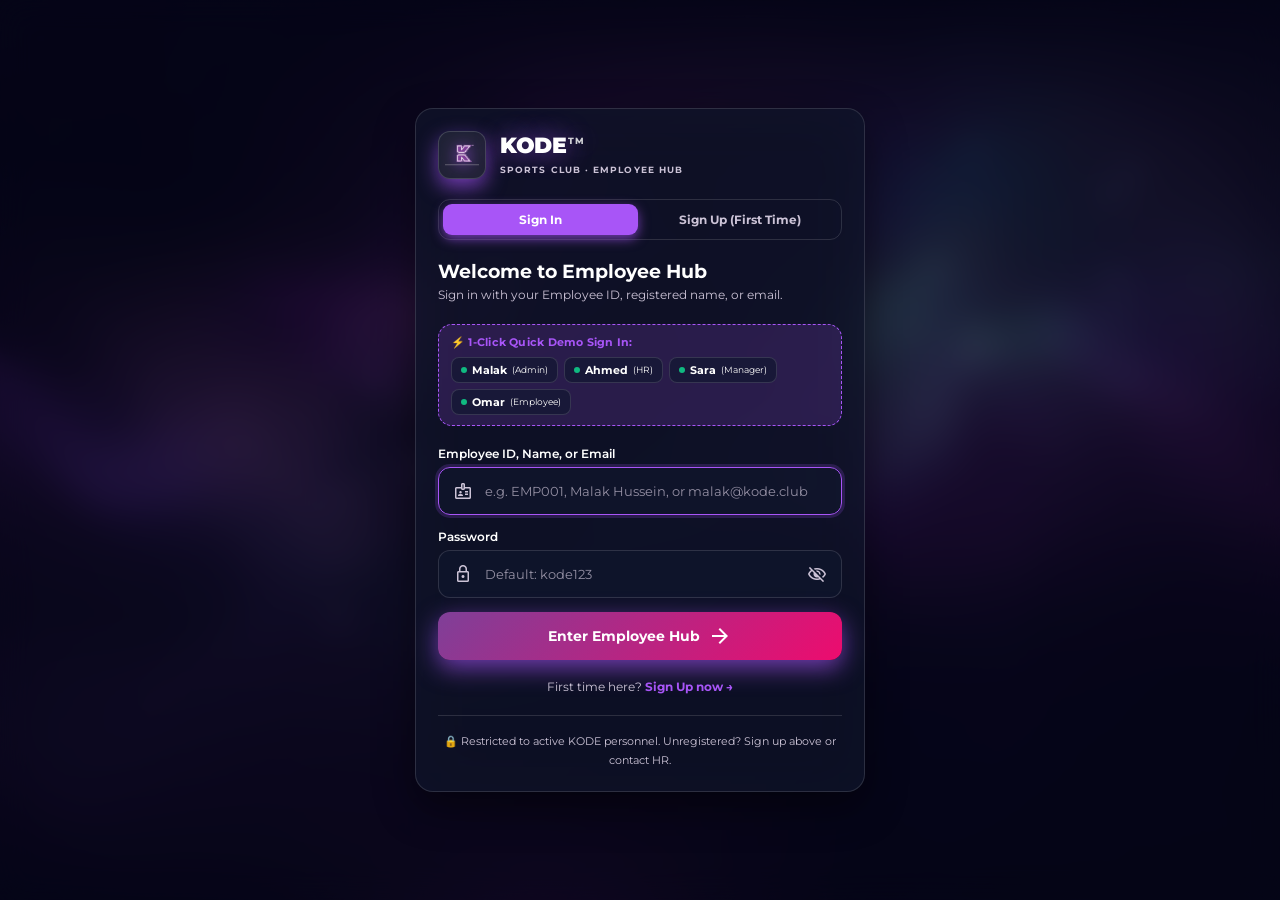
==== commit c055e229: "feat: Integrate official KODE brand color palettes and authentic K logo emblem" ====
--- a/index.html
+++ b/index.html
@@ -8,7 +8,7 @@
 <link rel="preconnect" href="https://fonts.gstatic.com" crossorigin>
 <link href="https://fonts.googleapis.com/css2?family=Inter:wght@400;500;600;700;800&family=Cairo:wght@400;500;600;700;800&family=Montserrat:wght@400;600;700;900&display=swap" rel="stylesheet">
 <link href="https://fonts.googleapis.com/css2?family=Material+Symbols+Outlined:opsz,wght,FILL,GRAD@24,400,0,0" rel="stylesheet">
-<link rel="stylesheet" href="css/styles.css?v=25">
+<link rel="stylesheet" href="css/styles.css?v=27">
 </head>
 <body class="dark auth-logged-out">
 <div class="app-bg" id="appBg"></div>
@@ -16,9 +16,11 @@
 <div class="login-screen" id="loginScreen" style="display:none;">
   <div class="login-card glass-panel">
     <div class="login-brand">
-      <div class="logo"><span>K</span></div>
+      <div class="logo">
+        <img src="assets/icons/kode-k-logo.png" alt="KODE Logo" class="k-brand-logo-img">
+      </div>
       <div>
-        <h2 class="glow-text">KODE</h2>
+        <h2 class="glow-text">KODE<span class="tm-badge">TM</span></h2>
         <small>SPORTS CLUB · EMPLOYEE HUB</small>
       </div>
     </div>
@@ -171,10 +173,10 @@
   <aside class="sidebar" id="sidebarNav">
     <div class="brand">
       <div class="brand-logo-icon">
-        <span class="k-logo-symbol">K</span>
+        <img src="assets/icons/kode-k-logo.png" alt="KODE Logo" class="k-brand-logo-img">
       </div>
       <div class="brand-title">
-        <span class="brand-main">KODE</span>
+        <span class="brand-main">KODE<span class="tm-badge">TM</span></span>
         <span class="brand-sub">SPORTS CLUB</span>
       </div>
     </div>
--- a/css/styles.css
+++ b/css/styles.css
@@ -7,12 +7,12 @@
    1. DESIGN TOKENS & CSS CUSTOM PROPERTIES (12 STATES)
    ========================================================= */
 :root {
-    /* Base Color Tokens */
-    --theme-accent: #7c3aed;
-    --theme-accent-light: rgba(124, 58, 237, 0.12);
-    --theme-accent-glow: rgba(124, 58, 237, 0.35);
-    --theme-banner-start: #7c3aed;
-    --theme-banner-end: #a855f7;
+    /* Base Color Tokens — KODE Brand Violet (#7f3f98) & Magenta (#ed0c6e) */
+    --theme-accent: #7f3f98;
+    --theme-accent-light: rgba(127, 63, 152, 0.12);
+    --theme-accent-glow: rgba(127, 63, 152, 0.35);
+    --theme-banner-start: #7f3f98;
+    --theme-banner-end: #ed0c6e;
 
     /* Light Mode Default Surface & Glass */
     --card-bg: rgba(255, 255, 255, 0.78);
@@ -33,11 +33,11 @@
 
 /* Base Dark Mode */
 body.dark {
-    --theme-accent: #a78bfa;
-    --theme-accent-light: rgba(167, 139, 250, 0.18);
-    --theme-accent-glow: rgba(167, 139, 250, 0.65);
-    --theme-banner-start: #6d28d9;
-    --theme-banner-end: #7c3aed;
+    --theme-accent: #a855f7;
+    --theme-accent-light: rgba(168, 85, 247, 0.18);
+    --theme-accent-glow: rgba(168, 85, 247, 0.65);
+    --theme-banner-start: #7f3f98;
+    --theme-banner-end: #ed0c6e;
     --card-bg: rgba(17, 24, 46, 0.65);
     --card-border: rgba(255, 255, 255, 0.13);
     --card-shadow: 0 16px 40px rgba(0, 0, 0, 0.45);
@@ -54,134 +54,186 @@
     --app-bg-overlay: linear-gradient(rgba(11, 17, 36, 0.20), rgba(11, 17, 36, 0.30));
 }
 
-/* --- 1. OCEAN PALETTE --- */
-body[data-theme="ocean"] {
-    --theme-accent: #0284c7;
-    --theme-accent-light: rgba(2, 132, 199, 0.12);
-    --theme-accent-glow: rgba(2, 132, 199, 0.35);
-    --theme-banner-start: #0284c7;
-    --theme-banner-end: #0ea5e9;
-    --sidebar-bg: #062133;
-    --sidebar-brand: #38bdf8;
-    --sidebar-active-bg: rgba(56, 189, 248, 0.14);
-    --sidebar-active-text: #38bdf8;
+/* --- 1. KODE MAGENTA PALETTE (#ed0c6e / RGB 237,12,110) --- */
+body[data-theme="magenta"], body[data-theme="rose"] {
+    --theme-accent: #ed0c6e;
+    --theme-accent-light: rgba(237, 12, 110, 0.12);
+    --theme-accent-glow: rgba(237, 12, 110, 0.38);
+    --theme-banner-start: #ed0c6e;
+    --theme-banner-end: #244ea2;
+    --sidebar-bg: #1e0514;
+    --sidebar-brand: #f472b6;
+    --sidebar-active-bg: rgba(237, 12, 110, 0.18);
+    --sidebar-active-text: #ffffff;
+    --app-bg-overlay: linear-gradient(rgba(253, 242, 248, 0.45), rgba(252, 231, 243, 0.55));
+}
+body.dark[data-theme="magenta"], body.dark[data-theme="rose"] {
+    --theme-accent: #f43f5e;
+    --theme-accent-light: rgba(244, 63, 94, 0.20);
+    --theme-accent-glow: rgba(237, 12, 110, 0.70);
+    --theme-banner-start: #ed0c6e;
+    --theme-banner-end: #244ea2;
+    --sidebar-bg: #14030d;
+    --sidebar-brand: #fda4af;
+    --sidebar-active-bg: rgba(237, 12, 110, 0.20);
+    --sidebar-active-text: #ffffff;
+    --app-bg-overlay: linear-gradient(rgba(20, 3, 13, 0.35), rgba(35, 6, 24, 0.45));
+}
+
+/* --- 2. KODE ROYAL BLUE PALETTE (#244ea2 / RGB 0,114,188) --- */
+body[data-theme="royal"], body[data-theme="ocean"] {
+    --theme-accent: #244ea2;
+    --theme-accent-light: rgba(36, 78, 162, 0.12);
+    --theme-accent-glow: rgba(36, 78, 162, 0.35);
+    --theme-banner-start: #244ea2;
+    --theme-banner-end: #fec20e;
+    --sidebar-bg: #07152e;
+    --sidebar-brand: #60a5fa;
+    --sidebar-active-bg: rgba(36, 78, 162, 0.18);
+    --sidebar-active-text: #ffffff;
     --app-bg-overlay: linear-gradient(rgba(240, 249, 255, 0.45), rgba(224, 242, 254, 0.55));
 }
-body.dark[data-theme="ocean"] {
+body.dark[data-theme="royal"], body.dark[data-theme="ocean"] {
     --theme-accent: #38bdf8;
     --theme-accent-light: rgba(56, 189, 248, 0.18);
-    --theme-accent-glow: rgba(56, 189, 248, 0.65);
-    --theme-banner-start: #0369a1;
-    --theme-banner-end: #0284c7;
-    --sidebar-bg: #041624;
-    --sidebar-brand: #38bdf8;
-    --sidebar-active-bg: rgba(56, 189, 248, 0.14);
-    --sidebar-active-text: #38bdf8;
-    --app-bg-overlay: linear-gradient(rgba(4, 22, 36, 0.35), rgba(6, 33, 51, 0.45));
-}
-
-/* --- 2. EMERALD PALETTE --- */
-body[data-theme="emerald"] {
-    --theme-accent: #059669;
-    --theme-accent-light: rgba(5, 150, 105, 0.12);
-    --theme-accent-glow: rgba(5, 150, 105, 0.35);
-    --theme-banner-start: #059669;
-    --theme-banner-end: #10b981;
-    --sidebar-bg: #06261c;
-    --sidebar-brand: #34d399;
-    --sidebar-active-bg: rgba(52, 211, 153, 0.14);
-    --sidebar-active-text: #34d399;
-    --app-bg-overlay: linear-gradient(rgba(240, 253, 244, 0.45), rgba(209, 250, 229, 0.55));
-}
-body.dark[data-theme="emerald"] {
-    --theme-accent: #34d399;
-    --theme-accent-light: rgba(52, 211, 153, 0.18);
-    --theme-accent-glow: rgba(52, 211, 153, 0.65);
-    --theme-banner-start: #047857;
-    --theme-banner-end: #059669;
-    --sidebar-bg: #031711;
-    --sidebar-brand: #34d399;
-    --sidebar-active-bg: rgba(52, 211, 153, 0.14);
-    --sidebar-active-text: #34d399;
-    --app-bg-overlay: linear-gradient(rgba(3, 23, 17, 0.35), rgba(6, 38, 28, 0.45));
-}
-
-/* --- 3. SUNSET PALETTE --- */
-body[data-theme="sunset"] {
+    --theme-accent-glow: rgba(36, 78, 162, 0.75);
+    --theme-banner-start: #244ea2;
+    --theme-banner-end: #fec20e;
+    --sidebar-bg: #050d1e;
+    --sidebar-brand: #93c5fd;
+    --sidebar-active-bg: rgba(56, 189, 248, 0.16);
+    --sidebar-active-text: #ffffff;
+    --app-bg-overlay: linear-gradient(rgba(5, 13, 30, 0.35), rgba(7, 21, 46, 0.45));
+}
+
+/* --- 3. KODE VIBRANT GOLD PALETTE (#fec20e / RGB 254,194,15) --- */
+body[data-theme="gold"] {
+    --theme-accent: #d97706;
+    --theme-accent-light: rgba(254, 194, 14, 0.16);
+    --theme-accent-glow: rgba(254, 194, 14, 0.45);
+    --theme-banner-start: #f59e0b;
+    --theme-banner-end: #fec20e;
+    --sidebar-bg: #1f1402;
+    --sidebar-brand: #fde047;
+    --sidebar-active-bg: rgba(254, 194, 14, 0.20);
+    --sidebar-active-text: #ffffff;
+    --app-bg-overlay: linear-gradient(rgba(254, 252, 232, 0.45), rgba(254, 240, 138, 0.55));
+}
+body.dark[data-theme="gold"] {
+    --theme-accent: #fec20e;
+    --theme-accent-light: rgba(254, 194, 14, 0.20);
+    --theme-accent-glow: rgba(254, 194, 14, 0.75);
+    --theme-banner-start: #b45309;
+    --theme-banner-end: #fec20e;
+    --sidebar-bg: #140d02;
+    --sidebar-brand: #fef08a;
+    --sidebar-active-bg: rgba(254, 194, 14, 0.20);
+    --sidebar-active-text: #ffffff;
+    --app-bg-overlay: linear-gradient(rgba(20, 13, 2, 0.35), rgba(31, 20, 2, 0.45));
+}
+
+/* --- 4. KODE ENERGY FLAME ORANGE (#f26522 / RGB 242,101,34) --- */
+body[data-theme="orange"], body[data-theme="sunset"] {
     --theme-accent: #ea580c;
-    --theme-accent-light: rgba(234, 88, 12, 0.12);
-    --theme-accent-glow: rgba(234, 88, 12, 0.35);
-    --theme-banner-start: #ea580c;
-    --theme-banner-end: #f97316;
-    --sidebar-bg: #28140e;
+    --theme-accent-light: rgba(242, 101, 34, 0.12);
+    --theme-accent-glow: rgba(242, 101, 34, 0.38);
+    --theme-banner-start: #f26522;
+    --theme-banner-end: #bfd730;
+    --sidebar-bg: #220f06;
     --sidebar-brand: #fb923c;
-    --sidebar-active-bg: rgba(251, 146, 60, 0.14);
-    --sidebar-active-text: #fb923c;
+    --sidebar-active-bg: rgba(242, 101, 34, 0.18);
+    --sidebar-active-text: #ffffff;
     --app-bg-overlay: linear-gradient(rgba(255, 247, 237, 0.45), rgba(254, 215, 170, 0.55));
 }
-body.dark[data-theme="sunset"] {
+body.dark[data-theme="orange"], body.dark[data-theme="sunset"] {
     --theme-accent: #fb923c;
     --theme-accent-light: rgba(251, 146, 60, 0.18);
-    --theme-accent-glow: rgba(251, 146, 60, 0.65);
-    --theme-banner-start: #c2410c;
-    --theme-banner-end: #ea580c;
-    --sidebar-bg: #1a0c08;
-    --sidebar-brand: #fb923c;
-    --sidebar-active-bg: rgba(251, 146, 60, 0.14);
-    --sidebar-active-text: #fb923c;
-    --app-bg-overlay: linear-gradient(rgba(26, 12, 8, 0.35), rgba(40, 20, 14, 0.45));
-}
-
-/* --- 4. ROSE PALETTE --- */
-body[data-theme="rose"] {
-    --theme-accent: #db2777;
-    --theme-accent-light: rgba(219, 39, 119, 0.12);
-    --theme-accent-glow: rgba(219, 39, 119, 0.35);
-    --theme-banner-start: #db2777;
-    --theme-banner-end: #ec4899;
-    --sidebar-bg: #260d1f;
+    --theme-accent-glow: rgba(242, 101, 34, 0.70);
+    --theme-banner-start: #f26522;
+    --theme-banner-end: #bfd730;
+    --sidebar-bg: #170903;
+    --sidebar-brand: #fdba74;
+    --sidebar-active-bg: rgba(242, 101, 34, 0.20);
+    --sidebar-active-text: #ffffff;
+    --app-bg-overlay: linear-gradient(rgba(23, 9, 3, 0.35), rgba(34, 15, 6, 0.45));
+}
+
+/* --- 5. KODE CITRON LIME GREEN (#bfd730 / RGB 191,215,48) --- */
+body[data-theme="lime"], body[data-theme="emerald"] {
+    --theme-accent: #65a30d;
+    --theme-accent-light: rgba(191, 215, 48, 0.16);
+    --theme-accent-glow: rgba(191, 215, 48, 0.40);
+    --theme-banner-start: #65a30d;
+    --theme-banner-end: #bfd730;
+    --sidebar-bg: #111a04;
+    --sidebar-brand: #bef264;
+    --sidebar-active-bg: rgba(191, 215, 48, 0.20);
+    --sidebar-active-text: #ffffff;
+    --app-bg-overlay: linear-gradient(rgba(247, 254, 231, 0.45), rgba(217, 249, 157, 0.55));
+}
+body.dark[data-theme="lime"], body.dark[data-theme="emerald"] {
+    --theme-accent: #bef264;
+    --theme-accent-light: rgba(191, 215, 48, 0.20);
+    --theme-accent-glow: rgba(191, 215, 48, 0.70);
+    --theme-banner-start: #3f6212;
+    --theme-banner-end: #bfd730;
+    --sidebar-bg: #0b1102;
+    --sidebar-brand: #d9f99d;
+    --sidebar-active-bg: rgba(191, 215, 48, 0.20);
+    --sidebar-active-text: #ffffff;
+    --app-bg-overlay: linear-gradient(rgba(11, 17, 2, 0.35), rgba(17, 26, 4, 0.45));
+}
+
+/* --- 6. KODE CYBER COMBO (Magenta #ed0c6e & Royal Blue #244ea2) --- */
+body[data-theme="cyber"], body[data-theme="indigo"] {
+    --theme-accent: #ed0c6e;
+    --theme-accent-light: rgba(237, 12, 110, 0.14);
+    --theme-accent-glow: rgba(36, 78, 162, 0.55);
+    --theme-banner-start: #ed0c6e;
+    --theme-banner-end: #244ea2;
+    --sidebar-bg: #0d0822;
     --sidebar-brand: #f472b6;
-    --sidebar-active-bg: rgba(244, 114, 182, 0.14);
-    --sidebar-active-text: #f472b6;
-    --app-bg-overlay: linear-gradient(rgba(253, 242, 248, 0.45), rgba(252, 231, 243, 0.55));
-}
-body.dark[data-theme="rose"] {
-    --theme-accent: #f472b6;
-    --theme-accent-light: rgba(244, 114, 182, 0.18);
-    --theme-accent-glow: rgba(244, 114, 182, 0.65);
-    --theme-banner-start: #be185d;
-    --theme-banner-end: #db2777;
-    --sidebar-bg: #170712;
-    --sidebar-brand: #f472b6;
-    --sidebar-active-bg: rgba(244, 114, 182, 0.14);
-    --sidebar-active-text: #f472b6;
-    --app-bg-overlay: linear-gradient(rgba(23, 7, 18, 0.35), rgba(38, 13, 31, 0.45));
-}
-
-/* --- 5. INDIGO PALETTE --- */
-body[data-theme="indigo"] {
-    --theme-accent: #4f46e5;
-    --theme-accent-light: rgba(79, 70, 229, 0.12);
-    --theme-accent-glow: rgba(79, 70, 229, 0.35);
-    --theme-banner-start: #4f46e5;
-    --theme-banner-end: #6366f1;
-    --sidebar-bg: #0e1533;
-    --sidebar-brand: #818cf8;
-    --sidebar-active-bg: rgba(129, 140, 248, 0.14);
-    --sidebar-active-text: #818cf8;
-    --app-bg-overlay: linear-gradient(rgba(238, 242, 255, 0.45), rgba(224, 231, 255, 0.55));
-}
-body.dark[data-theme="indigo"] {
-    --theme-accent: #818cf8;
-    --theme-accent-light: rgba(129, 140, 248, 0.18);
-    --theme-accent-glow: rgba(129, 140, 248, 0.65);
-    --theme-banner-start: #4338ca;
-    --theme-banner-end: #4f46e5;
-    --sidebar-bg: #090e21;
-    --sidebar-brand: #818cf8;
-    --sidebar-active-bg: rgba(129, 140, 248, 0.14);
-    --sidebar-active-text: #818cf8;
-    --app-bg-overlay: linear-gradient(rgba(9, 14, 33, 0.35), rgba(14, 21, 51, 0.45));
+    --sidebar-active-bg: linear-gradient(90deg, rgba(237, 12, 110, 0.25), rgba(36, 78, 162, 0.25));
+    --sidebar-active-text: #ffffff;
+    --app-bg-overlay: linear-gradient(rgba(240, 240, 255, 0.45), rgba(254, 230, 245, 0.55));
+}
+body.dark[data-theme="cyber"], body.dark[data-theme="indigo"] {
+    --theme-accent: #f43f5e;
+    --theme-accent-light: rgba(244, 63, 94, 0.20);
+    --theme-accent-glow: rgba(36, 78, 162, 0.85);
+    --theme-banner-start: #ed0c6e;
+    --theme-banner-end: #244ea2;
+    --sidebar-bg: #090518;
+    --sidebar-brand: #60a5fa;
+    --sidebar-active-bg: linear-gradient(90deg, rgba(237, 12, 110, 0.25), rgba(36, 78, 162, 0.25));
+    --sidebar-active-text: #ffffff;
+    --app-bg-overlay: linear-gradient(rgba(9, 5, 24, 0.35), rgba(13, 8, 34, 0.45));
+}
+
+/* --- 7. KODE ELECTRIC COMBO (Citron Lime #bfd730 & Violet #7f3f98) --- */
+body[data-theme="electric"] {
+    --theme-accent: #7f3f98;
+    --theme-accent-light: rgba(191, 215, 48, 0.18);
+    --theme-accent-glow: rgba(127, 63, 152, 0.45);
+    --theme-banner-start: #7f3f98;
+    --theme-banner-end: #bfd730;
+    --sidebar-bg: #140922;
+    --sidebar-brand: #bef264;
+    --sidebar-active-bg: linear-gradient(90deg, rgba(127, 63, 152, 0.25), rgba(191, 215, 48, 0.25));
+    --sidebar-active-text: #ffffff;
+    --app-bg-overlay: linear-gradient(rgba(250, 245, 255, 0.45), rgba(247, 254, 231, 0.55));
+}
+body.dark[data-theme="electric"] {
+    --theme-accent: #bef264;
+    --theme-accent-light: rgba(191, 215, 48, 0.22);
+    --theme-accent-glow: rgba(127, 63, 152, 0.85);
+    --theme-banner-start: #7f3f98;
+    --theme-banner-end: #bfd730;
+    --sidebar-bg: #0e0517;
+    --sidebar-brand: #d8b4fe;
+    --sidebar-active-bg: linear-gradient(90deg, rgba(127, 63, 152, 0.25), rgba(191, 215, 48, 0.25));
+    --sidebar-active-text: #ffffff;
+    --app-bg-overlay: linear-gradient(rgba(14, 5, 23, 0.35), rgba(20, 9, 34, 0.45));
 }
 
 /* =========================================================
@@ -242,79 +294,113 @@
    CLEAN / MINIMALIST THEME BACKGROUNDS (THEME MATCHED)
    ========================================================= */
 
-/* 1. Default (KODE Purple) */
+/* 1. Default (KODE Violet #7f3f98 & Magenta #ed0c6e) */
 body[data-bg-mode="clean"] .app-bg,
 body:not([data-theme])[data-bg-mode="clean"] .app-bg,
 body[data-theme="default"][data-bg-mode="clean"] .app-bg {
     background-image: none !important;
-    background: linear-gradient(135deg, #f5f3ff 0%, #ede9fe 40%, #e0e7ff 100%) !important;
+    background: linear-gradient(135deg, #fbf7ff 0%, #f3e8ff 40%, #ede9fe 100%) !important;
     display: block !important;
 }
 body.dark[data-bg-mode="clean"] .app-bg,
 body.dark:not([data-theme])[data-bg-mode="clean"] .app-bg,
 body.dark[data-theme="default"][data-bg-mode="clean"] .app-bg {
     background-image: none !important;
-    background: radial-gradient(ellipse at 75% 25%, #2e1065 0%, #170936 50%, #090314 100%) !important;
+    background: radial-gradient(ellipse at 75% 25%, #3b0764 0%, #1e0538 50%, #090212 100%) !important;
     display: block !important;
 }
 
-/* 2. Ocean Blue */
+/* 2. KODE Magenta (#ed0c6e) */
+body[data-theme="magenta"][data-bg-mode="clean"] .app-bg,
+body[data-theme="rose"][data-bg-mode="clean"] .app-bg {
+    background-image: none !important;
+    background: linear-gradient(135deg, #fff1f5 0%, #ffe4ec 45%, #fecddc 100%) !important;
+    display: block !important;
+}
+body.dark[data-theme="magenta"][data-bg-mode="clean"] .app-bg,
+body.dark[data-theme="rose"][data-bg-mode="clean"] .app-bg {
+    background-image: none !important;
+    background: radial-gradient(ellipse at 75% 25%, #881337 0%, #4c0519 50%, #150207 100%) !important;
+    display: block !important;
+}
+
+/* 3. KODE Royal Blue (#244ea2) */
+body[data-theme="royal"][data-bg-mode="clean"] .app-bg,
 body[data-theme="ocean"][data-bg-mode="clean"] .app-bg {
     background-image: none !important;
-    background: linear-gradient(135deg, #f0f9ff 0%, #e0f2fe 45%, #bae6fd 100%) !important;
+    background: linear-gradient(135deg, #eff6ff 0%, #dbeafe 45%, #bfdbfe 100%) !important;
     display: block !important;
 }
+body.dark[data-theme="royal"][data-bg-mode="clean"] .app-bg,
 body.dark[data-theme="ocean"][data-bg-mode="clean"] .app-bg {
     background-image: none !important;
-    background: radial-gradient(ellipse at 75% 25%, #0369a1 0%, #082f49 50%, #02111c 100%) !important;
+    background: radial-gradient(ellipse at 75% 25%, #1e3a8a 0%, #0f172a 50%, #030712 100%) !important;
     display: block !important;
 }
 
-/* 3. Emerald Green */
-body[data-theme="emerald"][data-bg-mode="clean"] .app-bg {
+/* 4. KODE Vibrant Gold (#fec20e) */
+body[data-theme="gold"][data-bg-mode="clean"] .app-bg {
     background-image: none !important;
-    background: linear-gradient(135deg, #f0fdf4 0%, #dcfce7 45%, #bbf7d0 100%) !important;
+    background: linear-gradient(135deg, #fffbeb 0%, #fef3c7 45%, #fde68a 100%) !important;
     display: block !important;
 }
-body.dark[data-theme="emerald"][data-bg-mode="clean"] .app-bg {
+body.dark[data-theme="gold"][data-bg-mode="clean"] .app-bg {
     background-image: none !important;
-    background: radial-gradient(ellipse at 75% 25%, #047857 0%, #064e3b 50%, #021712 100%) !important;
+    background: radial-gradient(ellipse at 75% 25%, #78350f 0%, #451a03 50%, #1a0801 100%) !important;
     display: block !important;
 }
 
-/* 4. Sunset Orange */
+/* 5. KODE Flame Orange (#f26522) */
+body[data-theme="orange"][data-bg-mode="clean"] .app-bg,
 body[data-theme="sunset"][data-bg-mode="clean"] .app-bg {
     background-image: none !important;
     background: linear-gradient(135deg, #fff7ed 0%, #ffedd5 45%, #fed7aa 100%) !important;
     display: block !important;
 }
+body.dark[data-theme="orange"][data-bg-mode="clean"] .app-bg,
 body.dark[data-theme="sunset"][data-bg-mode="clean"] .app-bg {
     background-image: none !important;
-    background: radial-gradient(ellipse at 75% 25%, #c2410c 0%, #431407 50%, #1a0802 100%) !important;
+    background: radial-gradient(ellipse at 75% 25%, #7c2d12 0%, #431407 50%, #180501 100%) !important;
     display: block !important;
 }
 
-/* 5. Rose Pink */
-body[data-theme="rose"][data-bg-mode="clean"] .app-bg {
+/* 6. KODE Citron Lime (#bfd730) */
+body[data-theme="lime"][data-bg-mode="clean"] .app-bg,
+body[data-theme="emerald"][data-bg-mode="clean"] .app-bg {
     background-image: none !important;
-    background: linear-gradient(135deg, #fff1f2 0%, #ffe4e6 45%, #fecdd3 100%) !important;
+    background: linear-gradient(135deg, #f7fee7 0%, #ecfccb 45%, #d9f99d 100%) !important;
     display: block !important;
 }
-body.dark[data-theme="rose"][data-bg-mode="clean"] .app-bg {
+body.dark[data-theme="lime"][data-bg-mode="clean"] .app-bg,
+body.dark[data-theme="emerald"][data-bg-mode="clean"] .app-bg {
     background-image: none !important;
-    background: radial-gradient(ellipse at 75% 25%, #be185d 0%, #500724 50%, #1d020c 100%) !important;
+    background: radial-gradient(ellipse at 75% 25%, #365314 0%, #1a2e05 50%, #091201 100%) !important;
     display: block !important;
 }
 
-/* 6. Indigo Neon */
+/* 7. KODE Cyber (Magenta & Royal) */
+body[data-theme="cyber"][data-bg-mode="clean"] .app-bg,
 body[data-theme="indigo"][data-bg-mode="clean"] .app-bg {
     background-image: none !important;
-    background: linear-gradient(135deg, #eef2ff 0%, #e0e7ff 45%, #c7d2fe 100%) !important;
+    background: linear-gradient(135deg, #fdf2f8 0%, #ede9fe 50%, #e0f2fe 100%) !important;
     display: block !important;
 }
+body.dark[data-theme="cyber"][data-bg-mode="clean"] .app-bg,
 body.dark[data-theme="indigo"][data-bg-mode="clean"] .app-bg {
     background-image: none !important;
-    background: radial-gradient(ellipse at 75% 25%, #4338ca 0%, #1e1b4b 50%, #090826 100%) !important;
+    background: radial-gradient(ellipse at 80% 20%, #4a044e 0%, #172554 50%, #030712 100%) !important;
+    display: block !important;
+}
+
+/* 8. KODE Electric (Lime & Violet) */
+body[data-theme="electric"][data-bg-mode="clean"] .app-bg {
+    background-image: none !important;
+    background: linear-gradient(135deg, #faf5ff 0%, #f7fee7 50%, #ede9fe 100%) !important;
+    display: block !important;
+}
+body.dark[data-theme="electric"][data-bg-mode="clean"] .app-bg {
+    background-image: none !important;
+    background: radial-gradient(ellipse at 80% 20%, #2e1065 0%, #14532d 50%, #020617 100%) !important;
     display: block !important;
 }
 
@@ -378,16 +464,16 @@
     gap: 14px;
 }
 .login-brand .logo {
-    width: 44px;
-    height: 44px;
+    width: 48px;
+    height: 48px;
     border-radius: 12px;
-    background: linear-gradient(135deg, var(--theme-banner-start), var(--theme-banner-end));
+    background: rgba(255, 255, 255, 0.08);
+    border: 1px solid rgba(255, 255, 255, 0.16);
     display: grid;
     place-items: center;
-    color: #ffffff;
-    font-size: 22px;
-    font-weight: 900;
+    padding: 6px;
     box-shadow: 0 8px 20px var(--theme-accent-glow);
+    flex-shrink: 0;
 }
 .login-brand h2 {
     font-size: 22px;
@@ -654,17 +740,37 @@
     background: none;
 }
 .brand-logo-icon {
-    width: 38px;
-    height: 38px;
-    border-radius: 10px;
-    background: linear-gradient(135deg, #ffffff, #c4b5fd);
+    width: 40px;
+    height: 40px;
+    border-radius: 11px;
+    background: rgba(255, 255, 255, 0.08);
+    border: 1px solid rgba(255, 255, 255, 0.16);
     display: grid;
     place-items: center;
-    color: #0b0614;
-    font-size: 22px;
-    font-weight: 900;
-    box-shadow: 0 4px 14px rgba(255, 255, 255, 0.25);
+    padding: 5px;
+    box-shadow: 0 4px 14px var(--theme-accent-glow);
     flex-shrink: 0;
+    transition: all 0.25s ease;
+}
+.k-brand-logo-img {
+    width: 100%;
+    height: 100%;
+    object-fit: contain;
+    display: block;
+    filter: drop-shadow(0 2px 8px var(--theme-accent-glow));
+    transition: transform 0.2s ease;
+}
+.brand:hover .k-brand-logo-img,
+.login-brand:hover .k-brand-logo-img {
+    transform: scale(1.08);
+}
+.tm-badge {
+    font-size: 9px;
+    vertical-align: super;
+    font-weight: 800;
+    margin-left: 2px;
+    opacity: 0.8;
+    letter-spacing: 0.05em;
 }
 .brand-title {
     display: flex;
@@ -1817,42 +1923,14 @@
     height: 14px;
     border-radius: 50%;
 }
-.dot-default { background: #7c3aed; }
-.dot-ocean { background: #0284c7; }
-.dot-emerald { background: #059669; }
-.dot-sunset { background: #ea580c; }
-.dot-rose { background: #db2777; }
-.dot-indigo { background: #4f46e5; }
-
-/* Mascot Picker */
-.pet-picker {
-    display: grid;
-    grid-template-columns: repeat(4, 1fr);
-    gap: 10px;
-    margin: 16px 0;
-}
-.pet-option {
-    display: flex;
-    flex-direction: column;
-    align-items: center;
-    gap: 6px;
-    padding: 12px 8px;
-    border-radius: 12px;
-    background: var(--card-bg);
-    border: 1px solid var(--card-border);
-    color: var(--text-heading);
-    font-size: 11px;
-    font-weight: 700;
-}
-.pet-option img {
-    width: 44px;
-    height: 44px;
-    object-fit: contain;
-}
-.pet-option.active {
-    border-color: var(--theme-accent);
-    background: var(--theme-accent-light);
-}
+.dot-default { background: linear-gradient(135deg, #7f3f98, #ed0c6e); }
+.dot-magenta, .dot-rose { background: #ed0c6e; }
+.dot-royal, .dot-ocean { background: #244ea2; }
+.dot-gold { background: #fec20e; }
+.dot-orange, .dot-sunset { background: #f26522; }
+.dot-lime, .dot-emerald { background: #bfd730; }
+.dot-cyber, .dot-indigo { background: linear-gradient(135deg, #ed0c6e, #244ea2); }
+.dot-electric { background: linear-gradient(135deg, #bfd730, #7f3f98); }
 
 /* =========================================================
    9. ARABIC RTL LOCALIZATION & RESPONSIVE BREAKPOINTS
